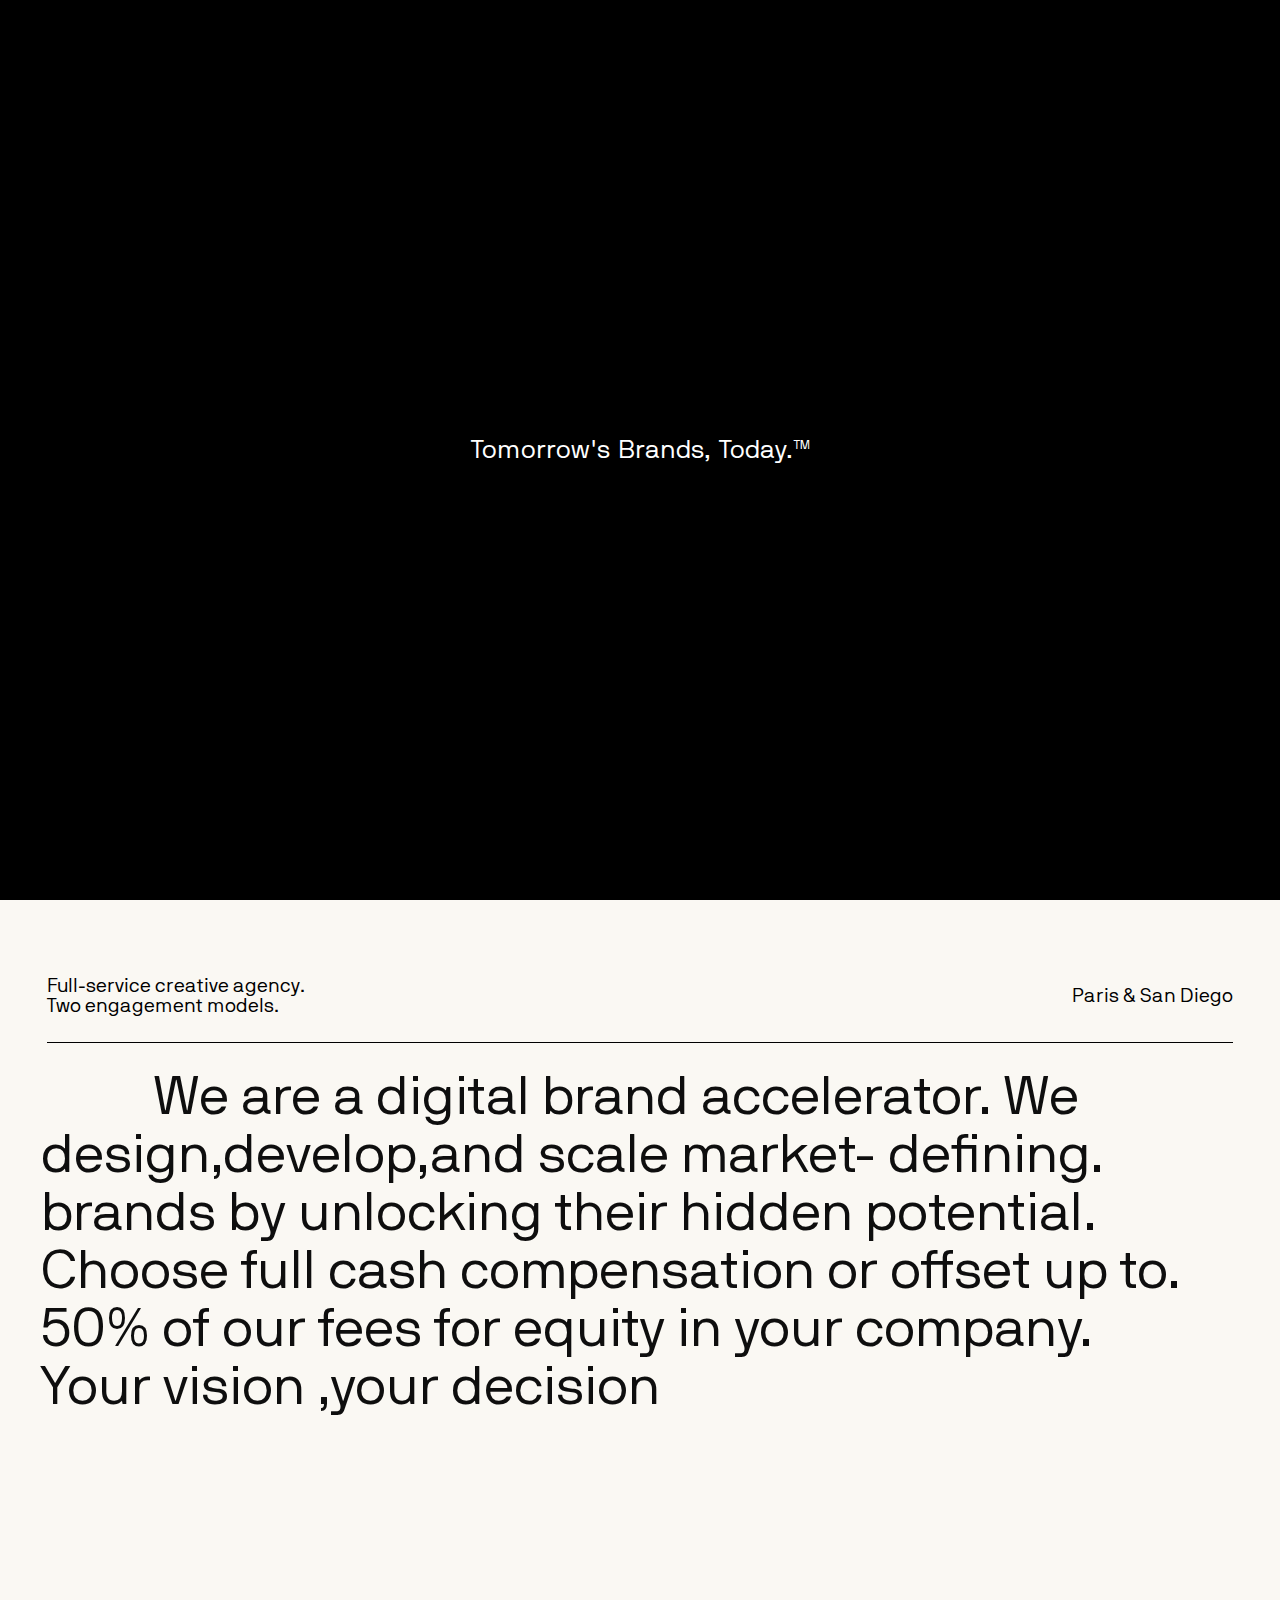
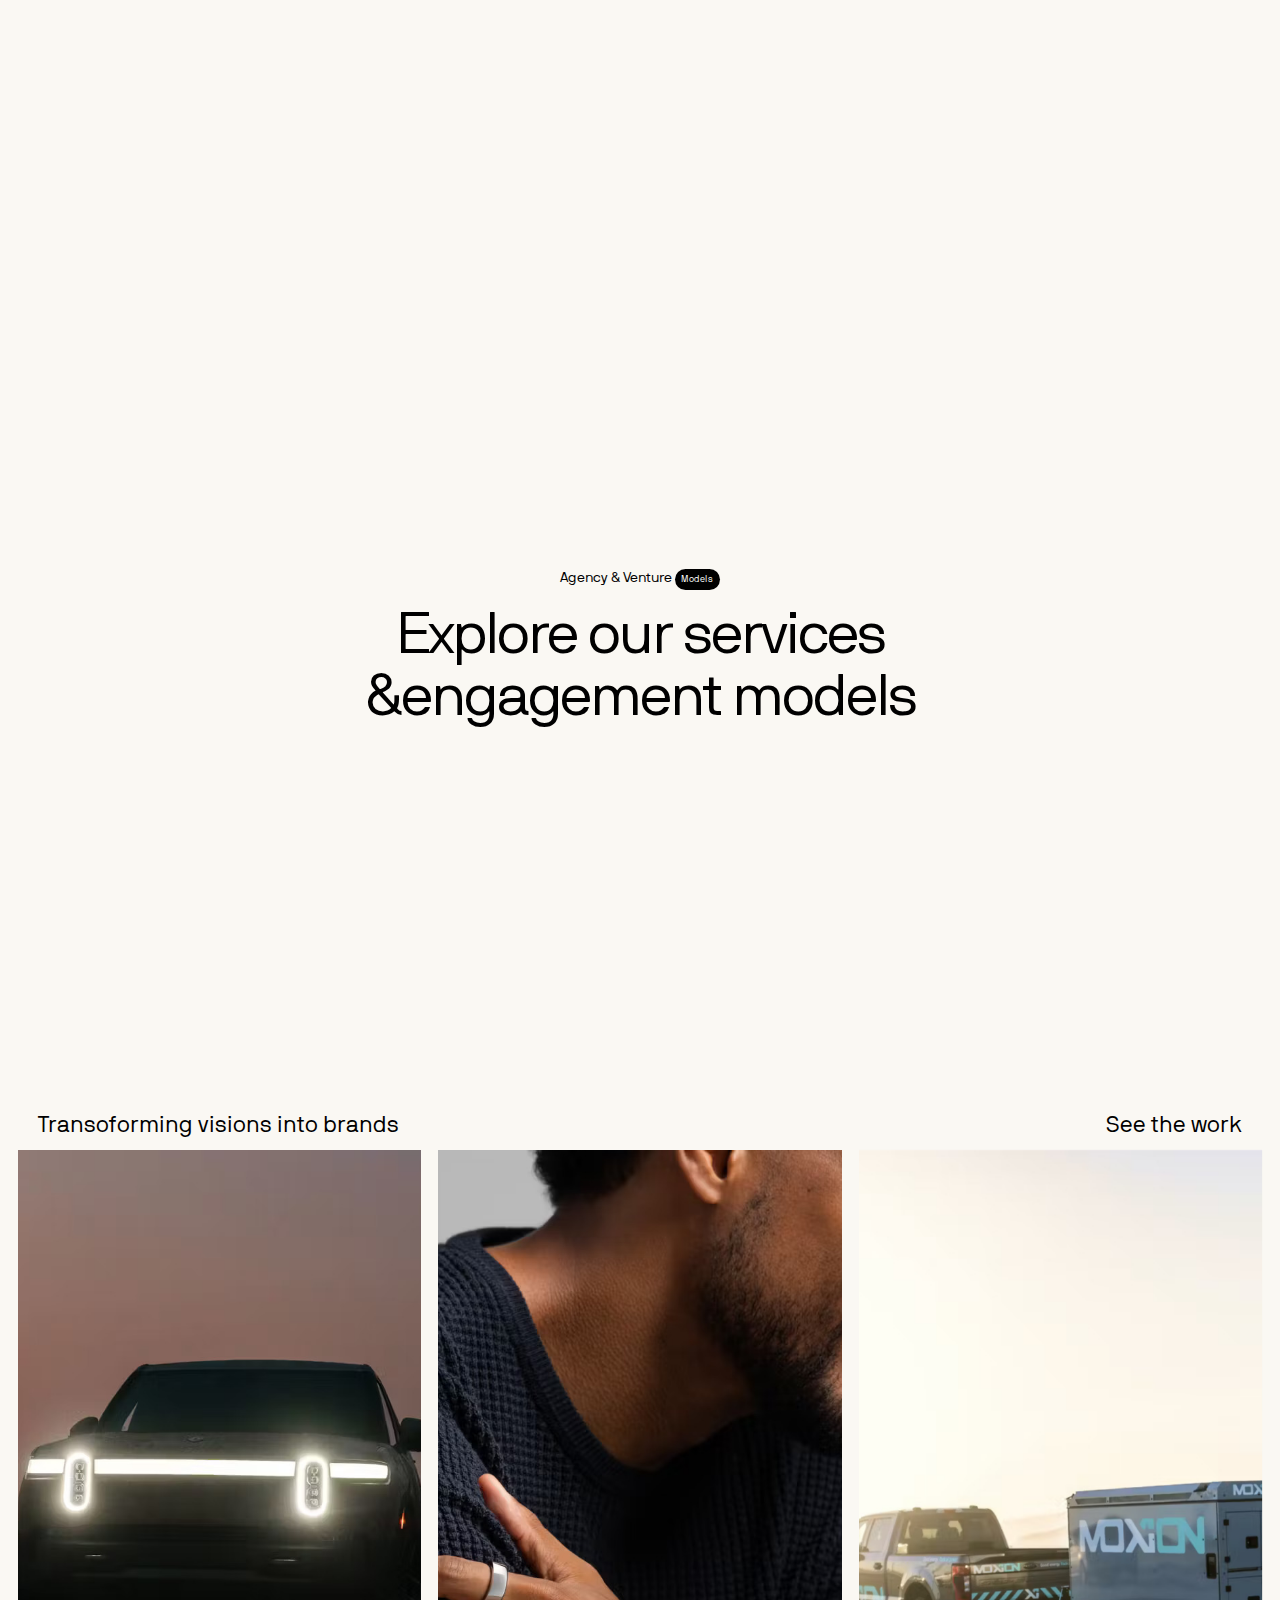
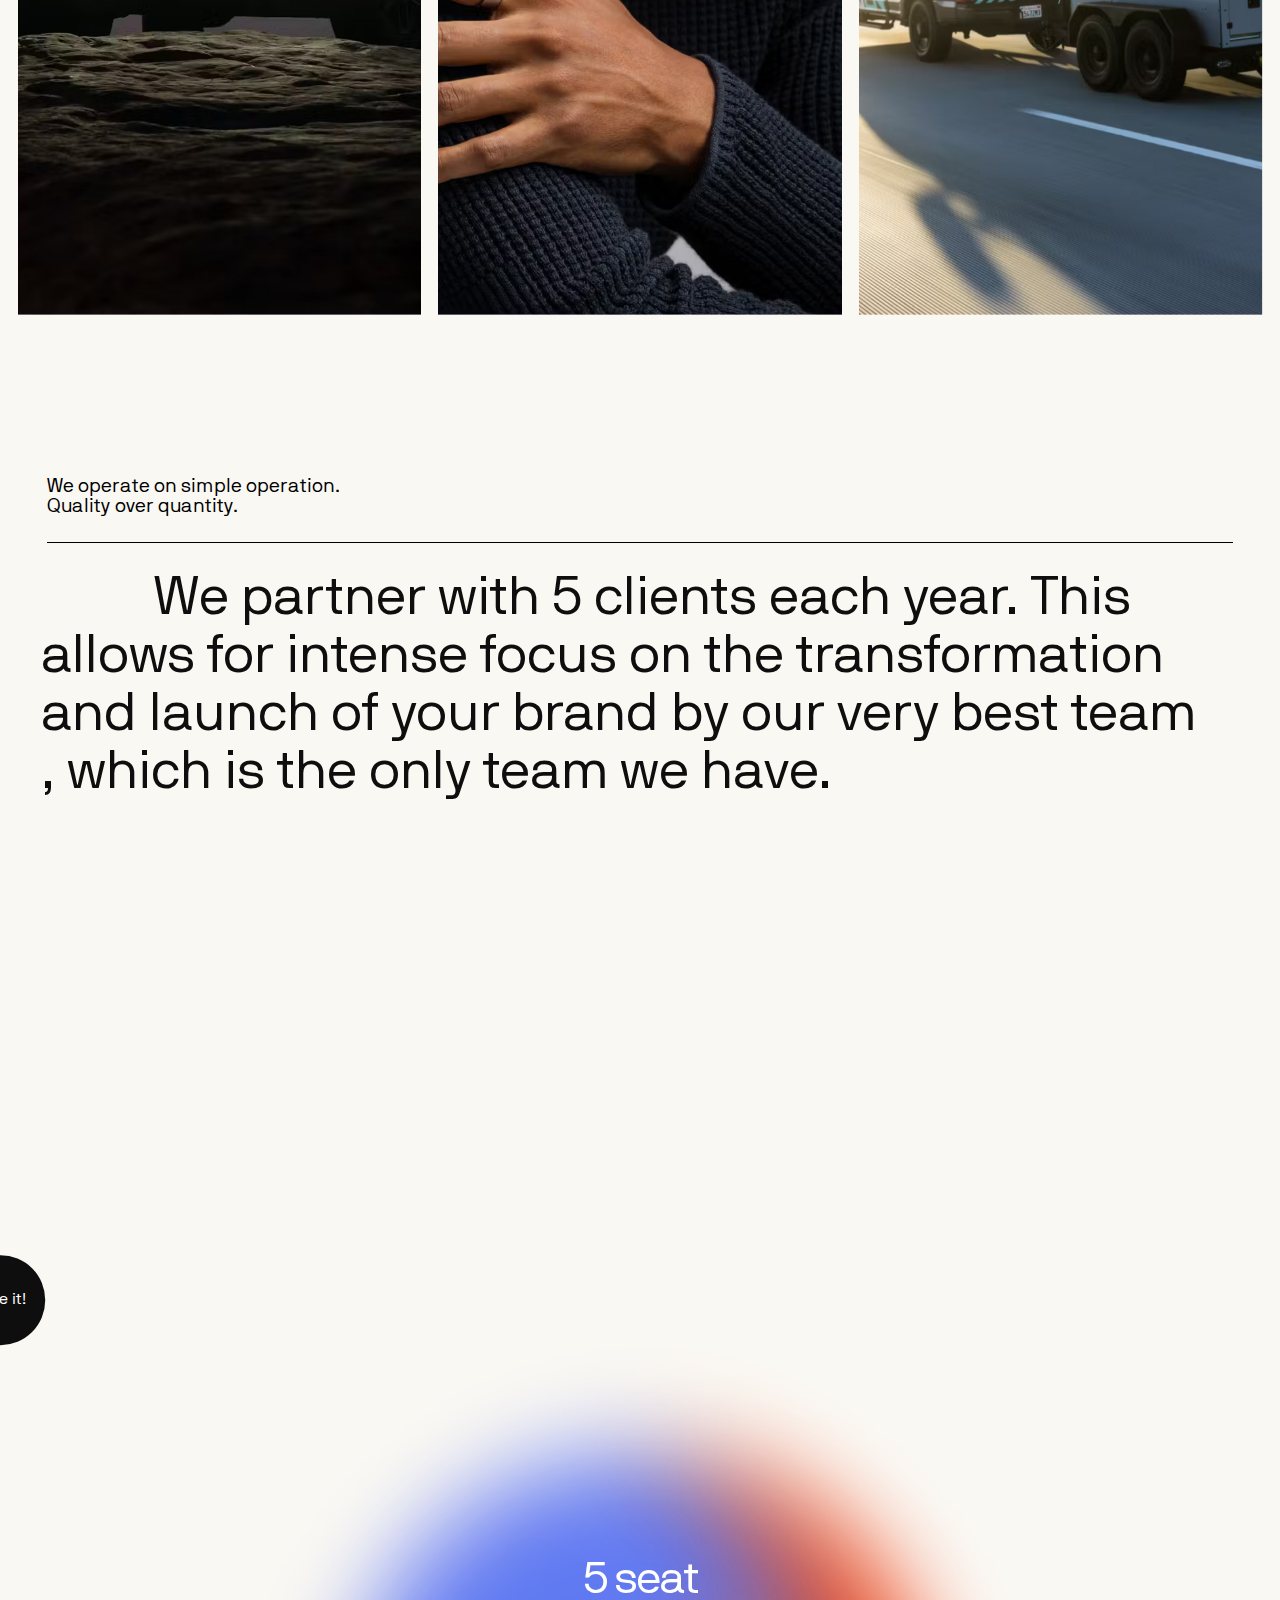
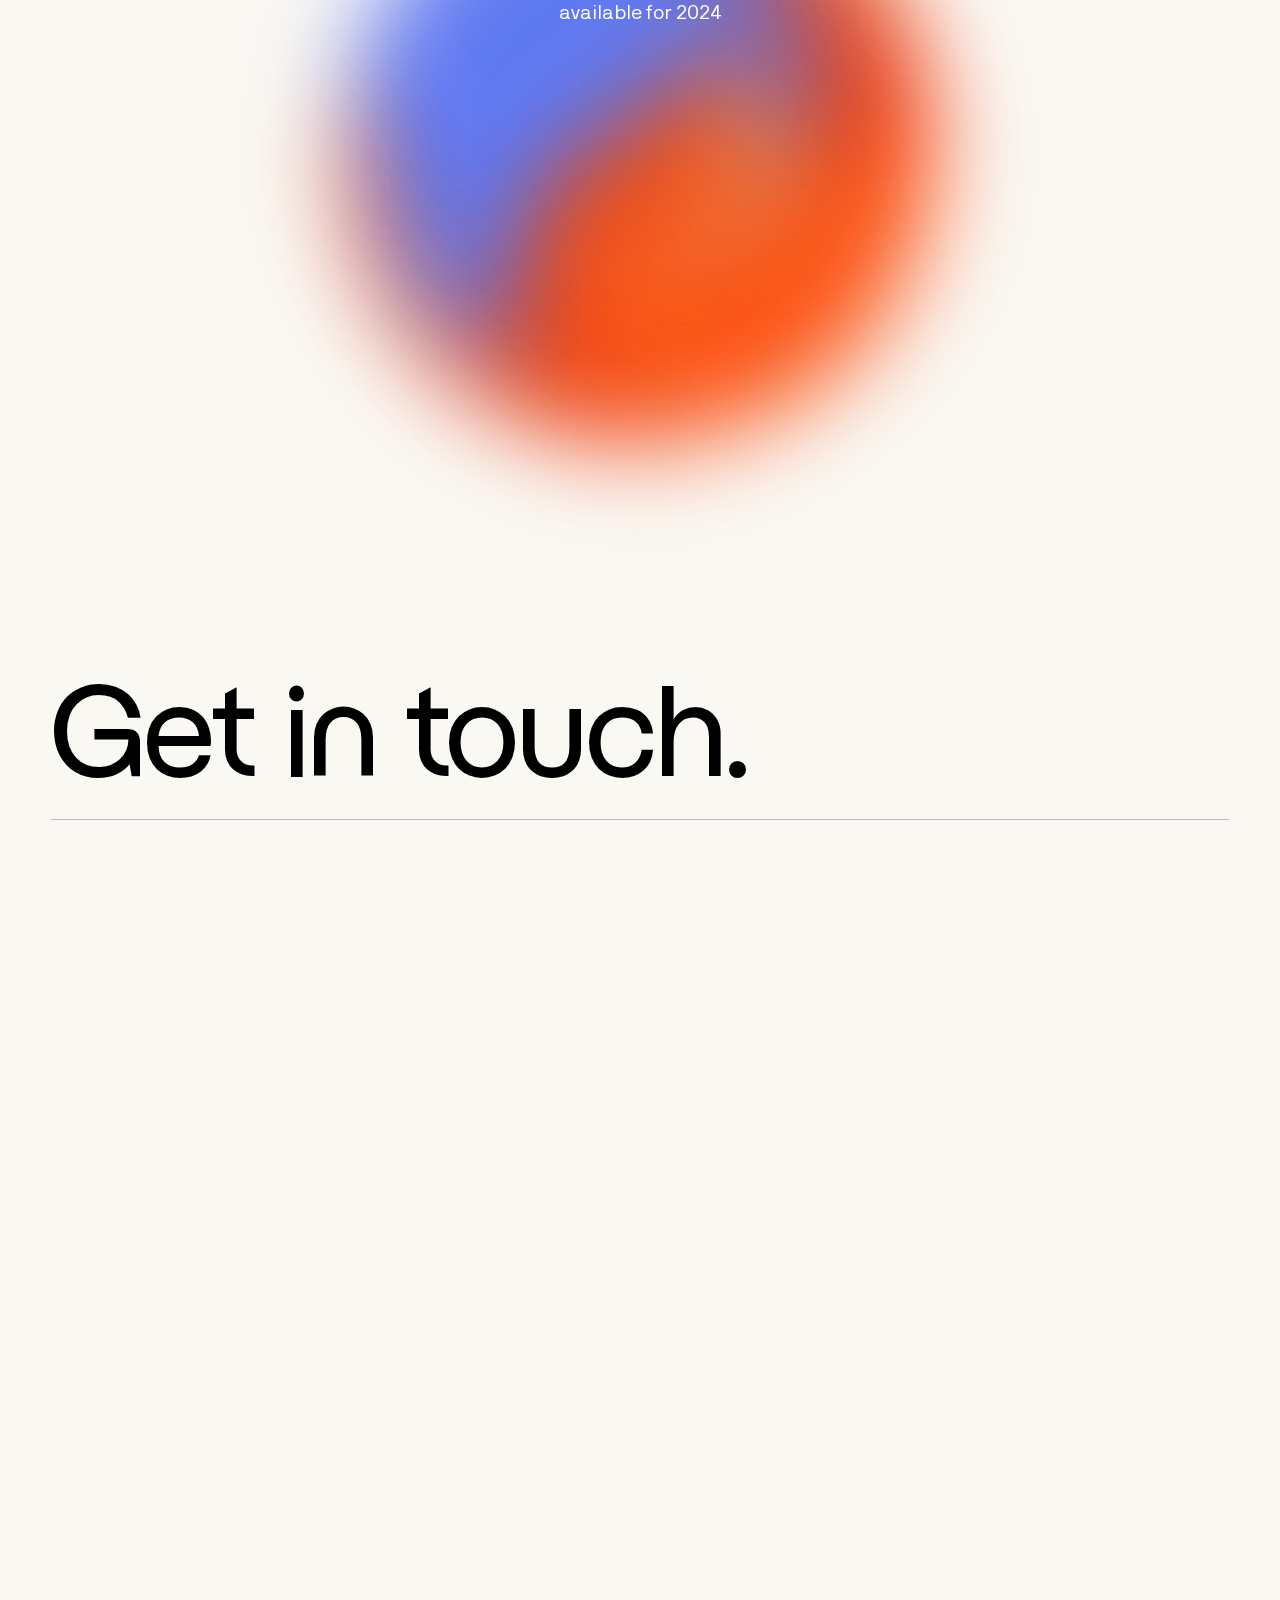
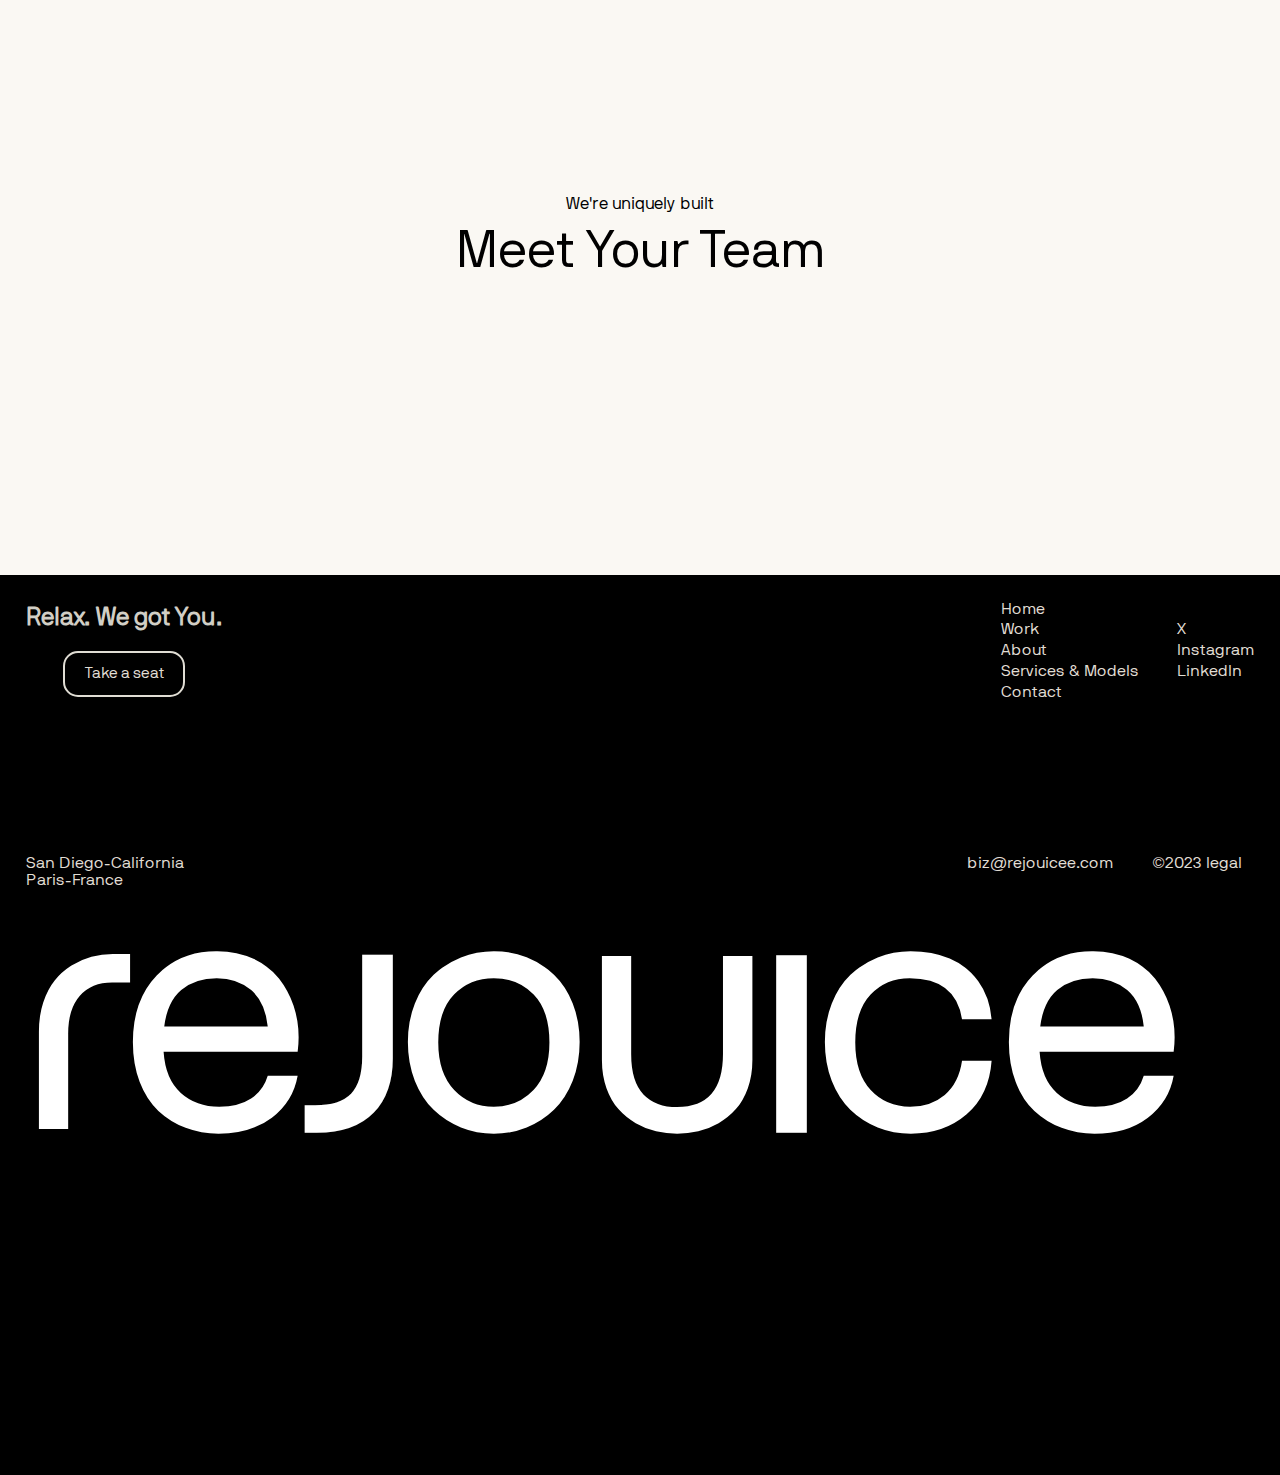
==== index.html @ 746252f0 "first commit" ====
<!DOCTYPE html>
<html lang="en">
<head>
    <meta charset="UTF-8">
    <meta name="viewport" content="width=device-width, initial-scale=1.0">
    <title>Home |REJOUICE®</title>
    <link rel="stylesheet" href="https://cdn.jsdelivr.net/npm/locomotive-scroll@3.5.4/dist/locomotive-scroll.css">
    <link
  rel="stylesheet"
  href="https://cdn.jsdelivr.net/npm/swiper@11/swiper-bundle.min.css"
/>
<link href='https://unpkg.com/css.gg@2.0.0/icons/css/arrow-right.css' rel='stylesheet'>
<link href="https://cdn.jsdelivr.net/npm/remixicon@3.5.0/fonts/remixicon.css" rel="stylesheet">
    <link rel="stylesheet" href="style.css">
</head>
<body>
    <div class="loader">
        <h2>Tomorrow's</h2>
        <h2>Brands,</h2>
        <h2>Today.™</h2>
    </div>
    <div class="main">
        <div class="page1">
            <div class="cursor">
                <h3>Play Reel</h3>
            </div>
            <video autoplay muted loop   src="RJ-2.0-Video background .mp4"></video>
            <div class="page1-content">
                
                <nav><h3>The Venture Agency.</h3>
                    <h3>Menu</h3></nav>
                    <h1>
                        <span>r</span><span>e</span><span>J</span><span>o</span><span>u</span><span>I</span><span>c</span><span>e</span>
                        
                    </h1>
            </div>
        </div> 
        <div class="page2">
            <div class="top">
                <h2>Full-service creative agency.<br>
                    Two engagement models. 
            </h2>
            <h2>Paris & San Diego
                </h2>
            </div>
            <div class="elem">
                  <h1>We are a digital brand accelerator. We 
                    <h1>   design,develop,and scale market- defining.</h1>
                    <h1>  brands by unlocking their hidden potential. </h1>
                    <h1>  Choose full cash compensation or offset up to.</h1>
                    <h1>  50% of our fees for equity in your  company.</h1>
                    <h1>  Your vision ,your decision</h1>
            </div>
        </div>
        <div class="page3">
            <div class="page-top">
                <h4>Agency & Venture <span>Models</span></h4>
                <h1>Explore our services</h1>
                <h1>&engagement models</h1>
            </div>
            
        </div>
        <div class="page4">
            <div class="bot-h2">
                <h2>Transoforming visions into brands</h2>
                <h2>See the work</h2>
            </div>
            <div class="bot-video">  
              <div class="box">
                <img src="img1.jpg" alt="">
                <video autoplay loop muted src="https://prismic-io.s3.amazonaws.com/rejouice/87835eca-32b7-4eeb-91fc-4ba0dad1fdec_Website-homepage-Work-01_1.mp4"></video>
              </div>
              <div class="box">
                <img src="img2 (1).jpg" alt="">
                <video autoplay loop muted src="https://prismic-io.s3.amazonaws.com/rejouice/3492b027-4212-4103-b2e2-aa702345d784_Website-homepage-Work-02_1.mp4"></video>
              </div>
              <div class="box">
                <img src="img3.jpg" alt="">
                <video autoplay loop muted src="Website-homepage-Work-03_1.mp4"></video>
              </div>
            </div>
        </div>
        <div class="page5">
            <div class="top2">
                <h2>We operate on simple operation.<br>
                    Quality over quantity. 
            </h2>
           
            </div>
            <div class="elem2">
                  <h1>We partner with 5 clients each year. This  </h1>
                    <h1>   allows for intense focus on the transformation </h1>
                    <h1>  and launch of your brand by our very best team</h1>
                    <h1>   , which is the only team we have.</h1>
                   
            </div>
        </div>
        <div class="page6">
            <div class="extra">
                <h1>5 seat</h1>
                <h2>available for 2024</h2>
            </div>
            <div class="cursor2">Take it!</div>
            <video autoplay loop muted  src="orageblue.webm"></video>
           
    
        </div>
        <div class="page7">
            <h1>Get in touch.</h1>
            <div class="swiperDiv">
                <div class="swiper mySwiper">
                    <div class="swiper-wrapper">
                      <div class="swiper-slide"><img src="https://images.prismic.io/rejouice/d3289122-3f25-43f3-b140-11a342a484d7_Mask+group+%2838%29.jpg?auto=compress%2Cformat&fm=webp&width=2048" alt=""></div>
                      <div class="swiper-slide"><img src="https://images.prismic.io/rejouice/8059f4af-8ba3-4e5f-a14b-ba5ed760963f_Mask+group+%2839%29.jpg?auto=compress%2Cformat&fm=webp&width=2048" alt=""></div>
                      <div class="swiper-slide"><img src="https://images.prismic.io/rejouice/57ac2830-96e7-4174-a104-b384126bf98c_fec955552eb681ff6c273774515e6c2e.jpg?auto=compress%2Cformat&fm=webp&width=2048" alt=""></div>
                      <div class="swiper-slide"><img src="https://images.prismic.io/rejouice/a19d8427-5008-4dce-afa4-5d66118a0463_d7a851a9d8e2eb36cf93ffe4a6fa3701.jpeg?auto=compress%2Cformat&fm=webp&width=2048" alt=""></div>
                      <div class="swiper-slide"><img src="https://images.prismic.io/rejouice/36450525-8a76-4a44-b6d4-59c00ad0b50d_RJ-Home-OuraRing-x2.png?auto=compress%2Cformat&fm=webp&width=2048" alt=""></div>
                     
                    </div>
                  
                  </div>
        
            </div>
        </div>
        <div class="page8">
            <h4>We're uniquely built<i class="ri-corner-right-down-fill"></i></h4>
            <h1>Meet Your Team</h1>
        </div>
        <div class="page9">
            <div class="topfot">
                <div class="lleft">
                    <h2>Relax. We got You.</h2>
                <button>Take a seat</button>
                </div>
                <div class="rright">
                    <div class="rrl">
                        <h4>Home</h4>
                        <h4>Work</h4>
                        <h4>About</h4>
                        <h4>Services & Models</h4>
                        <h4>Contact</h4>
                    </div>
                    <div class="rrr">
                        <h4>X<i class="ri-arrow-right-up-fill"></i></h4>
                    <h4>Instagram<i class="ri-arrow-right-up-fill"></i></h4>
                        <h4>LinkedIn<i class="ri-arrow-right-up-fill"></i></h4>
                    </div>
                </div>
            </div>
            <div class="midfot">
                <div class="leftt">
                    <h2>San Diego-California</h2>
                    <h2>Paris-France</h2>
                </div>
                <div class="rightt">
                    <h2>biz@rejouicee.com</h2>
                    <h2>©2023 legal</h2>
                </div>
                
            </div>
            <div class="botfot">
                <h1>
                    <span>r</span><span>e</span><span>J</span><span>o</span><span>u</span><span>I</span><span>c</span><span>e</span>
                    
                </h1>
            </div>
        </div>
  
      
    </div>
    <script src="https://cdn.jsdelivr.net/npm/locomotive-scroll@3.5.4/dist/locomotive-scroll.js"></script>
    <script src="https://cdnjs.cloudflare.com/ajax/libs/gsap/3.12.3/gsap.min.js" integrity="sha512-7Au1ULjlT8PP1Ygs6mDZh9NuQD0A5prSrAUiPHMXpU6g3UMd8qesVnhug5X4RoDr35x5upNpx0A6Sisz1LSTXA==" crossorigin="anonymous" referrerpolicy="no-referrer"></script>
    <script src="https://cdnjs.cloudflare.com/ajax/libs/gsap/3.12.3/ScrollTrigger.min.js" integrity="sha512-LQQDtPAueBcmGXKdOBcMkrhrtqM7xR2bVrnMtYZ8ImAZhFlIb5xrMqQ6uZviyeSB+4mYj89ta8niiCIQM1Gj0w==" crossorigin="anonymous" referrerpolicy="no-referrer"></script>
    <script src="https://cdn.jsdelivr.net/npm/swiper@11/swiper-bundle.min.js"></script>

    <script src="script.js"></script>
</body>
</html>
---- style.css ----
@font-face {
    font-family: nb;
    src: url(NBInternationalProBoo.ttf);
}
@font-face {
    font-family: nb2;
    src: url(Rejouice-Headline.ttf);
}


*{
    margin: 0;
    padding: 0;
    box-sizing: border-box;
    font-family: nb;
}
body,html{
    height: 100%;
    width: 100%;
}
.main{
    width:100%;
}
.page1{
    height: 100vh;
    width: 100%;
    background-color: #dadada;
    position: relative;
}
.page1 video{
    height:100%;
    width: 100%;
    object-fit: cover;
    position: absolute;
}
.page1-content{
    height: 100%;
    width: 100%;
    
    position: relative;
    z-index: 10;
    color: #fff;
    display: flex;
    align-items: center;
    flex-direction: column;
    justify-content: space-between;
    
    
   
}
.cursor{
    height: 7.3vw;
    width: 7.3vw;
    background-color: #FF5F38;
    border-radius: 50%;
    position: fixed;
    z-index: 9;
    display: flex;
    align-items: center;
    justify-content: center;
    transform: translate(-50%,-50%);

}
.cursor h3{
    font-size:1vw ;
    font-weight: 500;
}
nav{
    width: 100%;
    /* background-color: red; */
    display: flex;
    align-items: center;
    justify-content: space-between;
    padding: 3vw 3vw;
}
nav h3{
    font-size: 1.5vw;
    font-weight: 100;
}
.page1-content  h1{
    font-size: 26vw;
    font-family: nb2;
    font-weight:500;
    letter-spacing: 1px;
    line-height:300px;
    display: inline-block;
  
}
.page1-content h1 span{
    font-family: nb2;
  
    
}
.page1-content h1 span:nth-child(3){
    font-size: 19vw;
    font-weight: 600;
}
.page1-content h1 span:nth-child(6){
    font-size: 19vw;
    font-weight: 600;
}
.page2{
    height: 100vh;
    width: 100%;
    background-color: #FAF8F3;
   
}
.page2 .top{
    display: flex;
    align-items: center;
    justify-content: space-between;
    border-bottom: 1px solid black;
    padding: 2vw 0vw;
    padding-top: 6vw;
   
    margin: 0vw 3.7vw;
    /* margin-top: 6vw; */
} 
.page2 .top h2{
    font-family: nb;
    font-weight: 100;
    font-size: 1.5vw;
}
.elem{
    overflow: hidden;
    margin: 2vw 0vw;
    
}
.elem h1{
    font-size: 4.2vw;
    font-family: nb;
    font-weight: 200;
   
    color: #0E0E0E;
  
   
}
.elem  :nth-child(1){
    padding-left : 12vw;
}
.elem  :nth-child(2){
    padding: 0 3.2vw;
}
.elem  :nth-child(3){
    padding: 0 3.2vw;
}
.elem  :nth-child(4){
    padding: 0 3.2vw;
}
.elem  :nth-child(5){
    padding: 0 3.2vw;
}
.elem  :nth-child(6){
    padding: 0 3.2vw;
}

.page3{
    min-height: 100vh;
    width: 100%;
    background-color: #FAF8F3;
}
.page3 .page-top {
    height: 100vh;
    font-family: nb;
    display: flex;
    align-items: center;
    flex-direction: column;
    justify-content: center;
    

}
.page3 .page-top h4{
    font-size: 1.1vw;
    font-weight: 500;
    padding-bottom: 1.5vw;
}
.page3 .page-top h4 span{
    font-size: 0.7vw;
    color: #fff;
    background-color: #000;
    padding: 0.5vw;
    border-radius: 20px;
}
.page3 h1{
    width: max-content;
    
    position: relative;
    cursor: pointer;
}
.page3 .page-top h1{
    font-size: 4.5vw;
    font-weight: 300;
    letter-spacing: -2px;
    width: max-content;
    
    position: relative;
    cursor: pointer;

   
}
.page3 .page-top h1::before{
    content: "";
    position: absolute;
    bottom: -5px;
    height: 2px;
    width: 0;
    /* left: 0; */
    background-color: rgb(17, 17, 18);
    transition: width 0.3s ease;
   
    /* transform: scaleX(0) */
}
.page3 .page-top h1:hover::before
{
    /* //transform: scaleX(1) */
    width: 100%;

} 
.page4 {
    height: 100vh;
    width: 100%;
    background-color: #FAF8F3;
}

.page4 .bot-h2{
    display: flex;
    align-items: center;
    justify-content: space-between;
    padding: 1vw 3vw;
}
.page4 .bot-h2 h2{
    font-size: 1.75vw;
    font-weight: 200;
}
.page4 .bot-video{
    height: 85%;
    width: 100%;
  
    display: flex;
    align-items: center;
    justify-content:space-evenly;
  
}
.page4 .bot-video .box{
    height: 100%;
    width: 31.5%;
   
    position: relative;
    padding: 0 0.vw;
   
  
}

.page4 .bot-video .box video{
    object-fit: cover;
    height: 100%;
    width: 100%;
    object-position: center;
   
   
}
.page4 .bot-video .box img{
    height: 100%;
    width: 100%;
    object-fit: cover;
    object-position: center;
    position: absolute;
    transition: all ease 1s ;
   
}
.page4 .bot-video .box:hover img{
    opacity: 0;
}
.page5{
    height: 100vh;
    width: 100%;
    background-color: #FAF8F3;
   
}
.page5 .top2{
   
    border-bottom: 1px solid black;
    padding: 2vw 0vw;
    padding-top: 6vw;
   
    margin: 0vw 3.7vw;
    /* margin-top: 6vw; */
} 
.page5 .top2 h2{
    font-family: nb;
    font-weight: 100;
    font-size: 1.5vw;
}
.elem2{
    overflow: hidden;
    margin: 2vw 0vw;
    
}
.elem2 h1{
    font-size: 4.2vw;
    font-family: nb;
    font-weight: 200;
   
    color: #0E0E0E;
  
   
}
.elem2  :nth-child(1){
    padding-left : 12vw;
}
.elem2  :nth-child(2){
    padding: 0 3.2vw;
}
.elem2  :nth-child(3){
    padding: 0 3.2vw;
}
.elem2  :nth-child(4){
    padding: 0 3.2vw;
}
.page6{
 height:  100vh;
 width: 100%;
  position: relative;
  background-color: #FAF8F3;

  
   
}
.page6 .extra{
   position: absolute;
     left: 50%;
    top: 50%;
    height: 100%;
    width: 100%;
    transform: translate(-50%,-50%);
    text-align: center;
    margin-top: 20vw;
    color: #fff;
}
.page6 .extra h1{
    font-weight: 300;
    font-size: 3.5vw;
    letter-spacing: -2px;
}
.page6 .extra h2{
    font-size: 1.5vw;
    font-weight: 200;
}
.page6 video{
    height: 100%;
    width: 100%;
    object-position: center;
}
.page6 .cursor2{
    height: 7vw;
    width: 7vw;
    border-radius: 50%;
    background-color:#0E0E0E;
    position:fixed;
    z-index: 9;
    color: #fff;
    display: flex;
    align-items: center;
    justify-content: center;
    transform: translate(-50%,-50%);
}
.page7{
    height: 100vh;
    width: 100%;
    background-color: #FAF8F3;
}
.page7 h1{
    padding-top: 5vw ;
    font-size: 10vw;
    font-family: nb2;
    /* padding-left: 2.7vw; */
    font-weight: 300;
    border-bottom: 0.5px solid #BBBAB6;
    margin: 0 4vw;
}
.page7 .swiperDiv{
    height: 60vh;
    width: 100%;
  position: relative;
  background-color: transparent;
  margin-top: -5%;
}
.swiper {
    width: 100%;
    height: 100%;
  }

  .swiper-slide {
    text-align: center;
    font-size: 18px;
    
    display: flex;
    justify-content: center;
    align-items: flex-end;
    
  }

  .swiper-slide img {
    display: block;
    width: 100%;
  
    object-fit: cover;
    cursor:grabbing;
  }

  /* .swiper {
    margin-left: auto;
    margin-right: auto;
  } */
.loader{
    width: 100%;
    height: 100vh;
    background-color: #000;
    position: fixed;
    z-index: 999;
    display: flex;
    align-items: center;
    justify-content: center;
    color: #fff;
    gap: 8px;
   
}
.loader h2{
    font-size: 2vw;
    font-weight: 300;
}

.page8{
    width: 100%;
    background-color: #FAF8F3;
    display: flex;
    justify-content: center;
    align-items: center;
    flex-direction: column;
    height: 75vh;
    gap:0.8vw;
}
.page8 h4{
    font-size: 1.3vw;
    font-weight: 300;
}
.page8 h1{
    font-size: 4vw;
    font-weight: 300;
}
.page8 h1{
    width: max-content;
    
    position: relative;
    cursor: pointer;
}
.page8 h1::before{
    content: "";
    position: absolute;
    bottom: -5px;
    height: 2px;
    width: 0;
    /* left: 0; */
    background-color: rgb(17, 17, 18);
    transition: width 0.2s ease-out;
   
    /* transform: scaleX(0) */
}
.page8 h1:hover::before
{
    /* //transform: scaleX(1) */
    width: 100%;

} 
.page9{
    height: 100vh;
    width: 100%;
    color: white;
    background-color: #000;

}
.page9 .topfot{
    display: flex;
    align-items: center;
    justify-content: space-between;
    padding: 2vw;
    width: 100%;
  
}
.page9 .topfot .lleft{
    display: flex;
    align-items: center;
    justify-content: flex-start;
    flex-direction: column;
    color: #D1CEC5;
 
    gap: 20px;
}
.topfot .lleft button{
    padding: 1vw 1.5vw;
    border: #E0DDD4 solid 2px;
    font-size: 1.2vw;
    background-color: transparent;
    color: #E0DDD4;
    border-radius: 15px;
    justify-content: flex-start;
    transition: all linear ease-in-out 1s;

}
.lleft:hover button{
    background-color: #E0DDD4;
    color: #0E0E0E;
}
.page9 .topfot .rright{
    display: flex;
    align-items: center;
    gap: 3vw;
}
.rright .rrl{
    height: 100%;
    display: flex;
    flex-direction: column;
    
   gap: 0.3vw;
   
}

 
 .rright .rrl h4 {
     width: max-content;
     color: #E0DDD4;
     font-weight: 300;
     position: relative;
     cursor: pointer;
 }
 
 .rrl h4::before {
     content: "";
     position: absolute;
     bottom: -1px;
    height: 0.5px;
    width: 0;
    /* left: 0; */
    background-color: #fff;
     transition: width 0.3s ease;
 }
 
 .rrl h4:hover::before{
     width: 100%;
 }


.rright .rrr{
    display: flex;
   
    flex-direction: column;
      color: #E0DDD4;
      gap: 0.3vw;
    
}
.rrr h4{
    position: relative;
    cursor: pointer;
    width: max-content;
    font-weight: 300;
}
.rrr h4::before{
    content: "";
    position: absolute;
    bottom: -1px;
    height: 0.5px;
    width: 0;
    /* left: 0; */
    background-color: #fff;
    transition: width 0.3s ease;
   
    /* transform: scaleX(0) */
}
.rrr h4:hover::before
{
    /* //transform: scaleX(1) */
    width: 100%;

}
.midfot{
    width: 100%;
    margin-top: 10vw;
    margin-left:1vw;
    margin-right: 3vw;

    display: flex;
    justify-content: space-between;
    
  
}
.midfot .leftt h2{
    font-size: 1.25vw;
    font-weight: 300;
    color: #E0DDD4;
    padding-left:1vw ;

}
.midfot .rightt{
    display: flex;
    justify-content: space-between;
    gap: 3vw;
    padding-right: 4vw;
}
.midfot .rightt h2{
    font-size: 1.25vw;
    font-weight: 300;
    color: #E0DDD4;
    width: max-content;
    
    position: relative;
    cursor: pointer;
}
.midfot .rightt h2::before{
    content: "";
    position: absolute;
    bottom: 13px;
    height: 0.5px;
    width: 0;
    /* left: 0; */
    background-color: #fff;
    transition: width 0.3s ease;
   
    /* transform: scaleX(0) */
}
.midfot .rightt h2:hover::before
{
    /* //transform: scaleX(1) */
    width: 100%;

} 
.botfot h1 span{
    font-family: nb2;
  
    
}
.botfot  h1{
    font-size: 26vw;
    font-family: nb2;
    font-weight:500;
    letter-spacing: 1px;
    line-height:300px;
    display: inline-block;
    padding-left: 2vw;
  
}
.botfot  h1 span:nth-child(3){
    font-size: 19vw;
    font-weight: 600;
}
.botfot  h1 span:nth-child(6){
    font-size: 19vw;
    font-weight: 600;
}
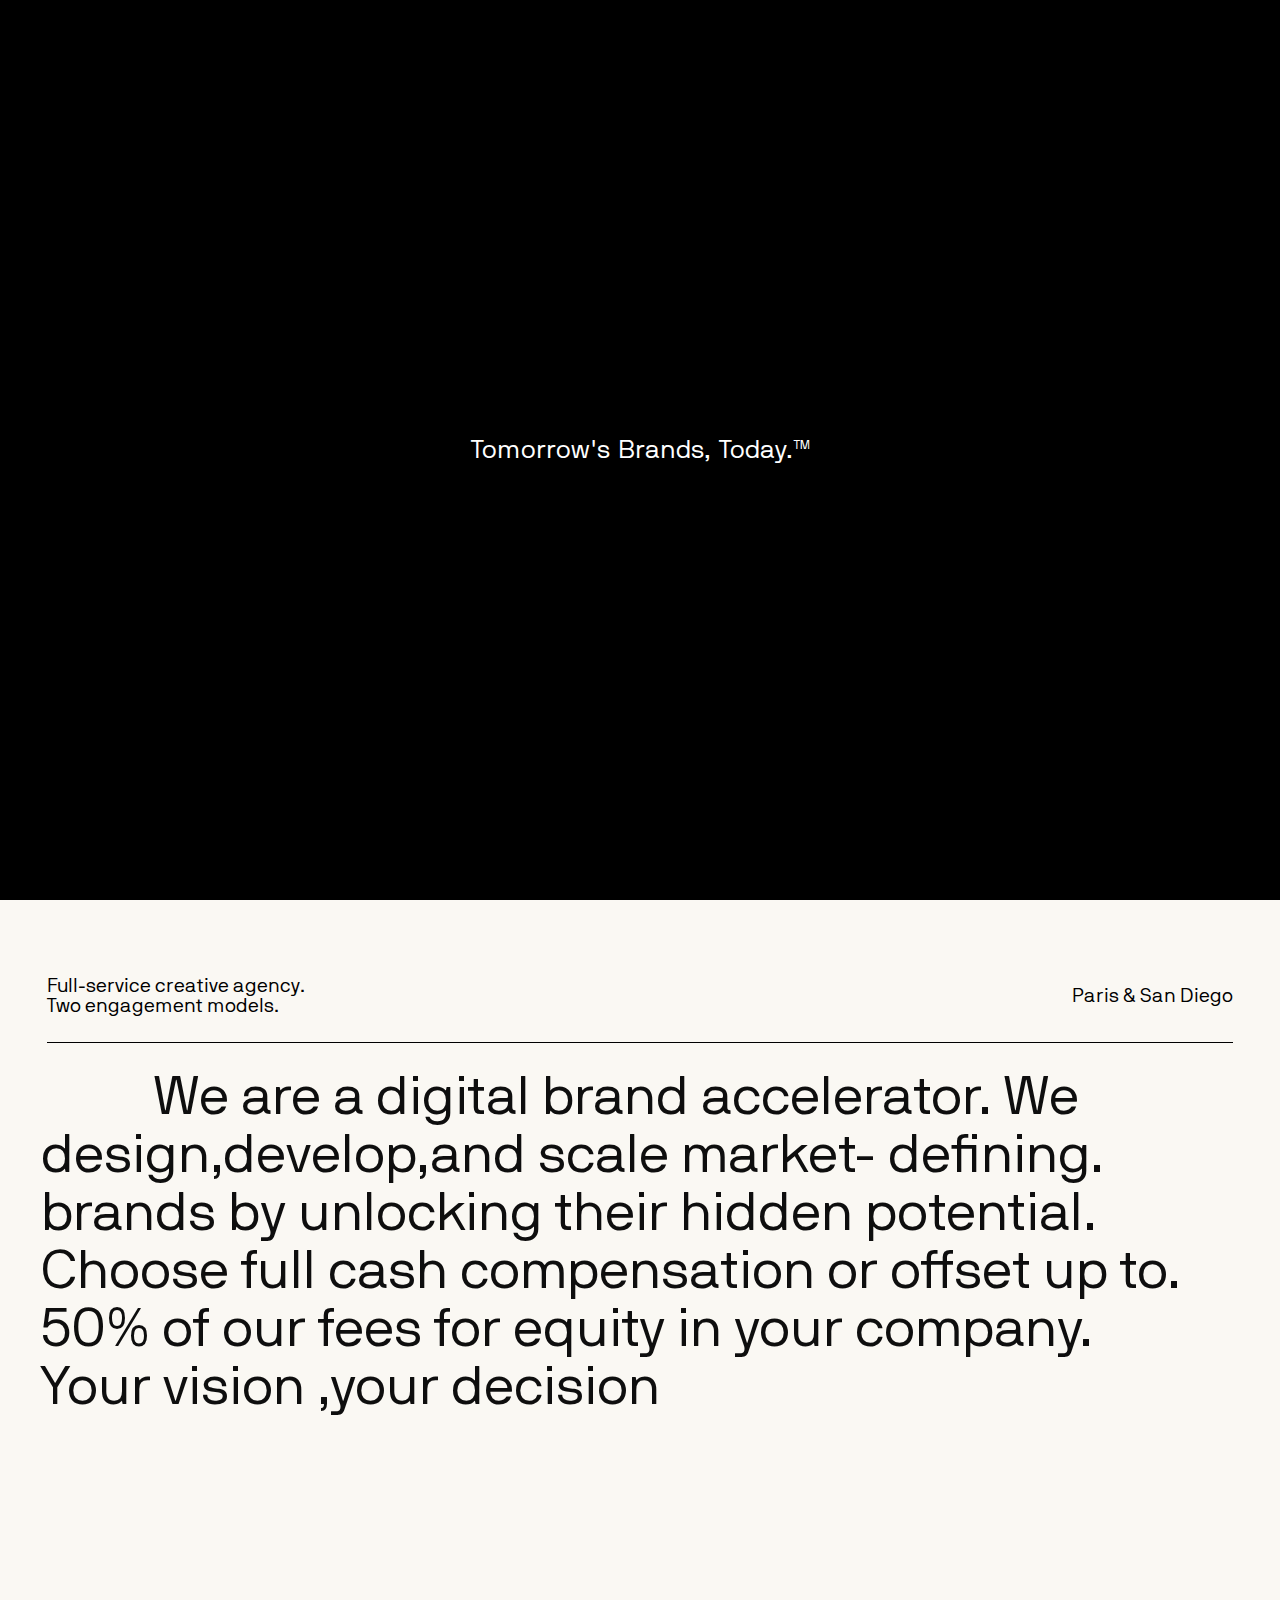
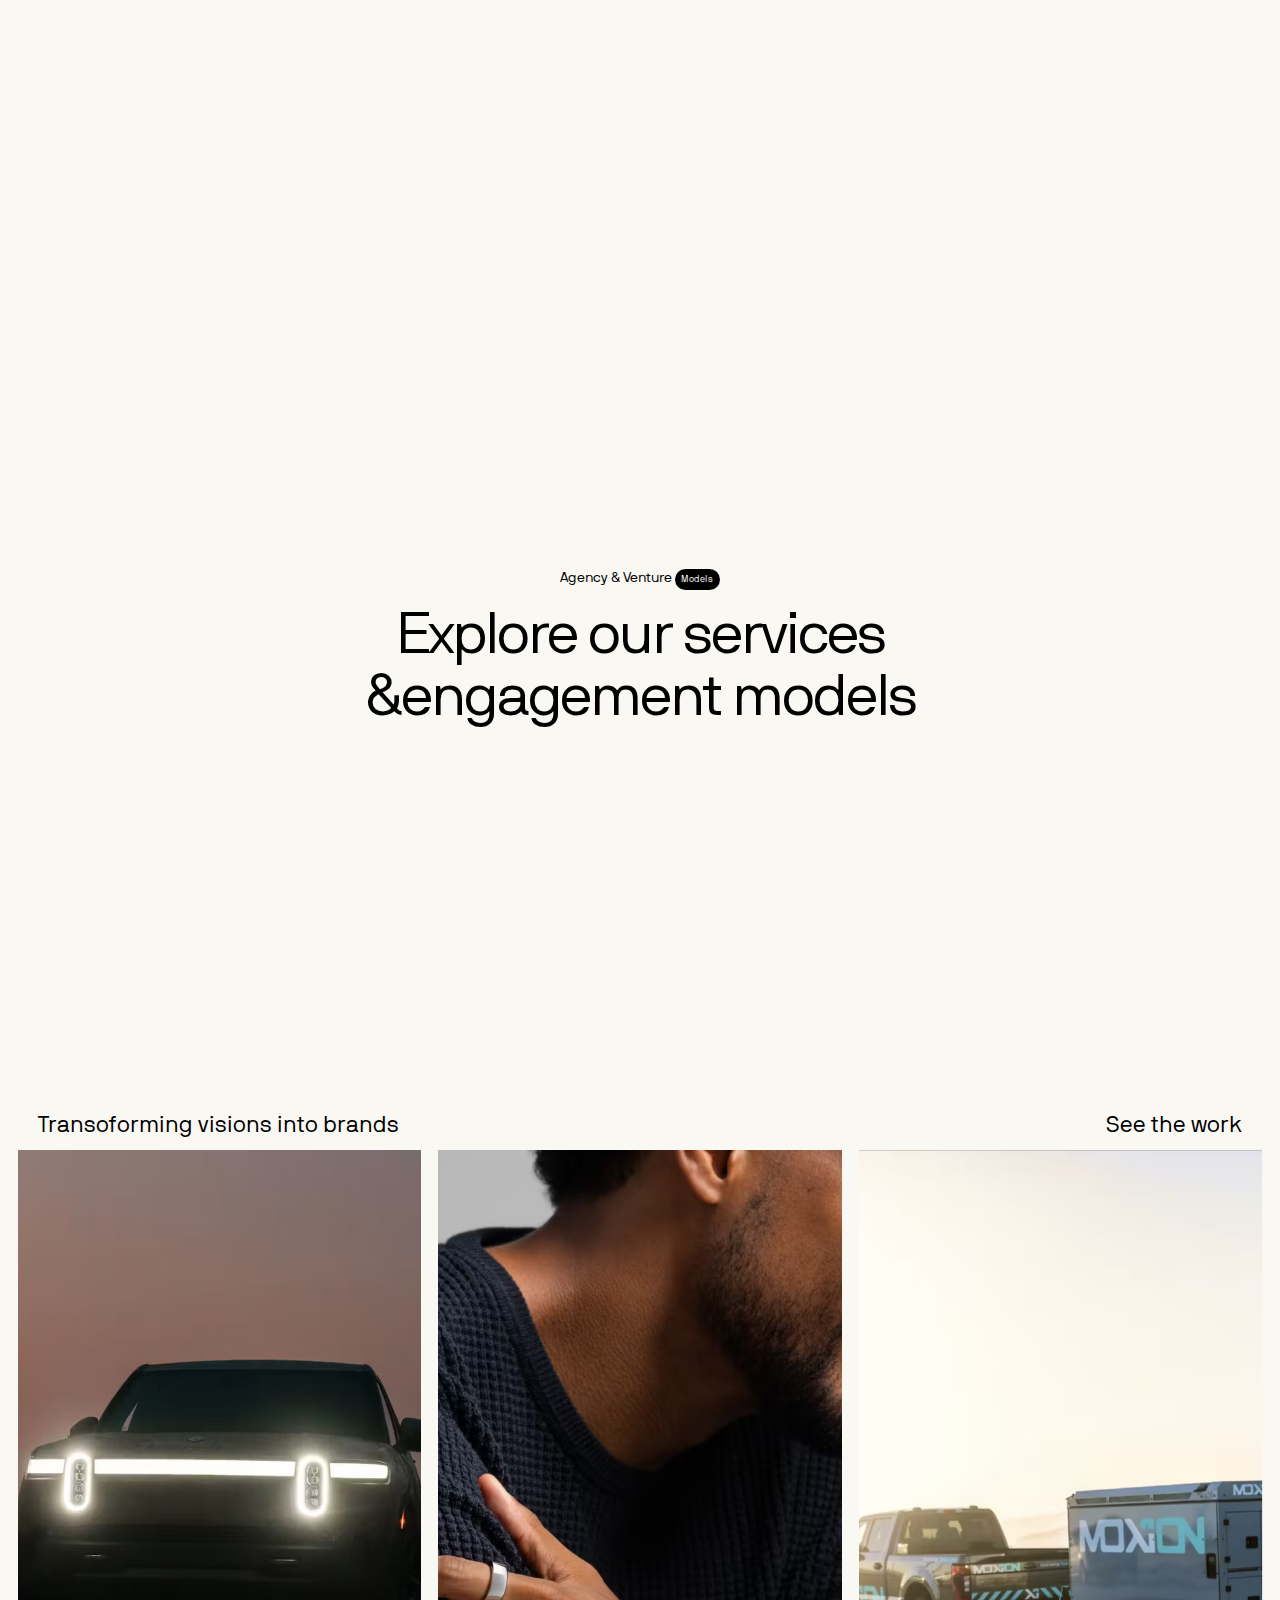
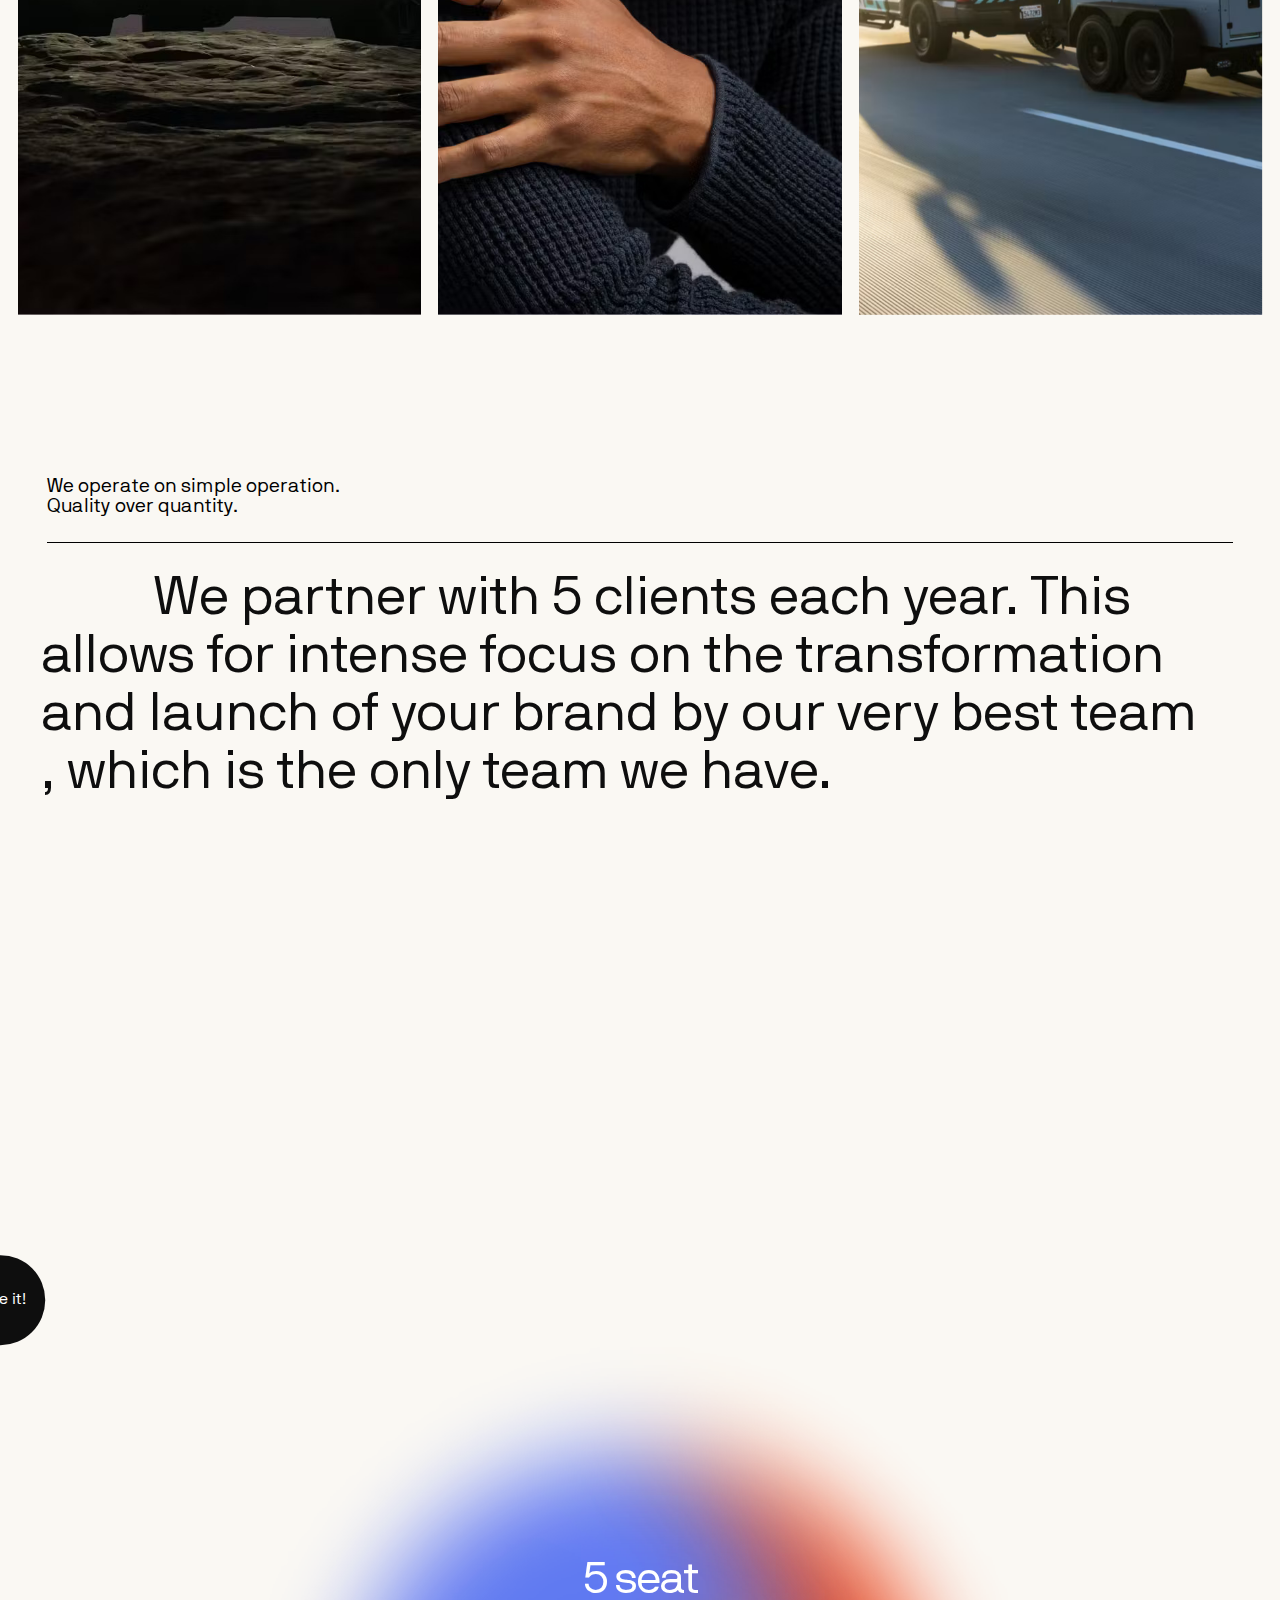
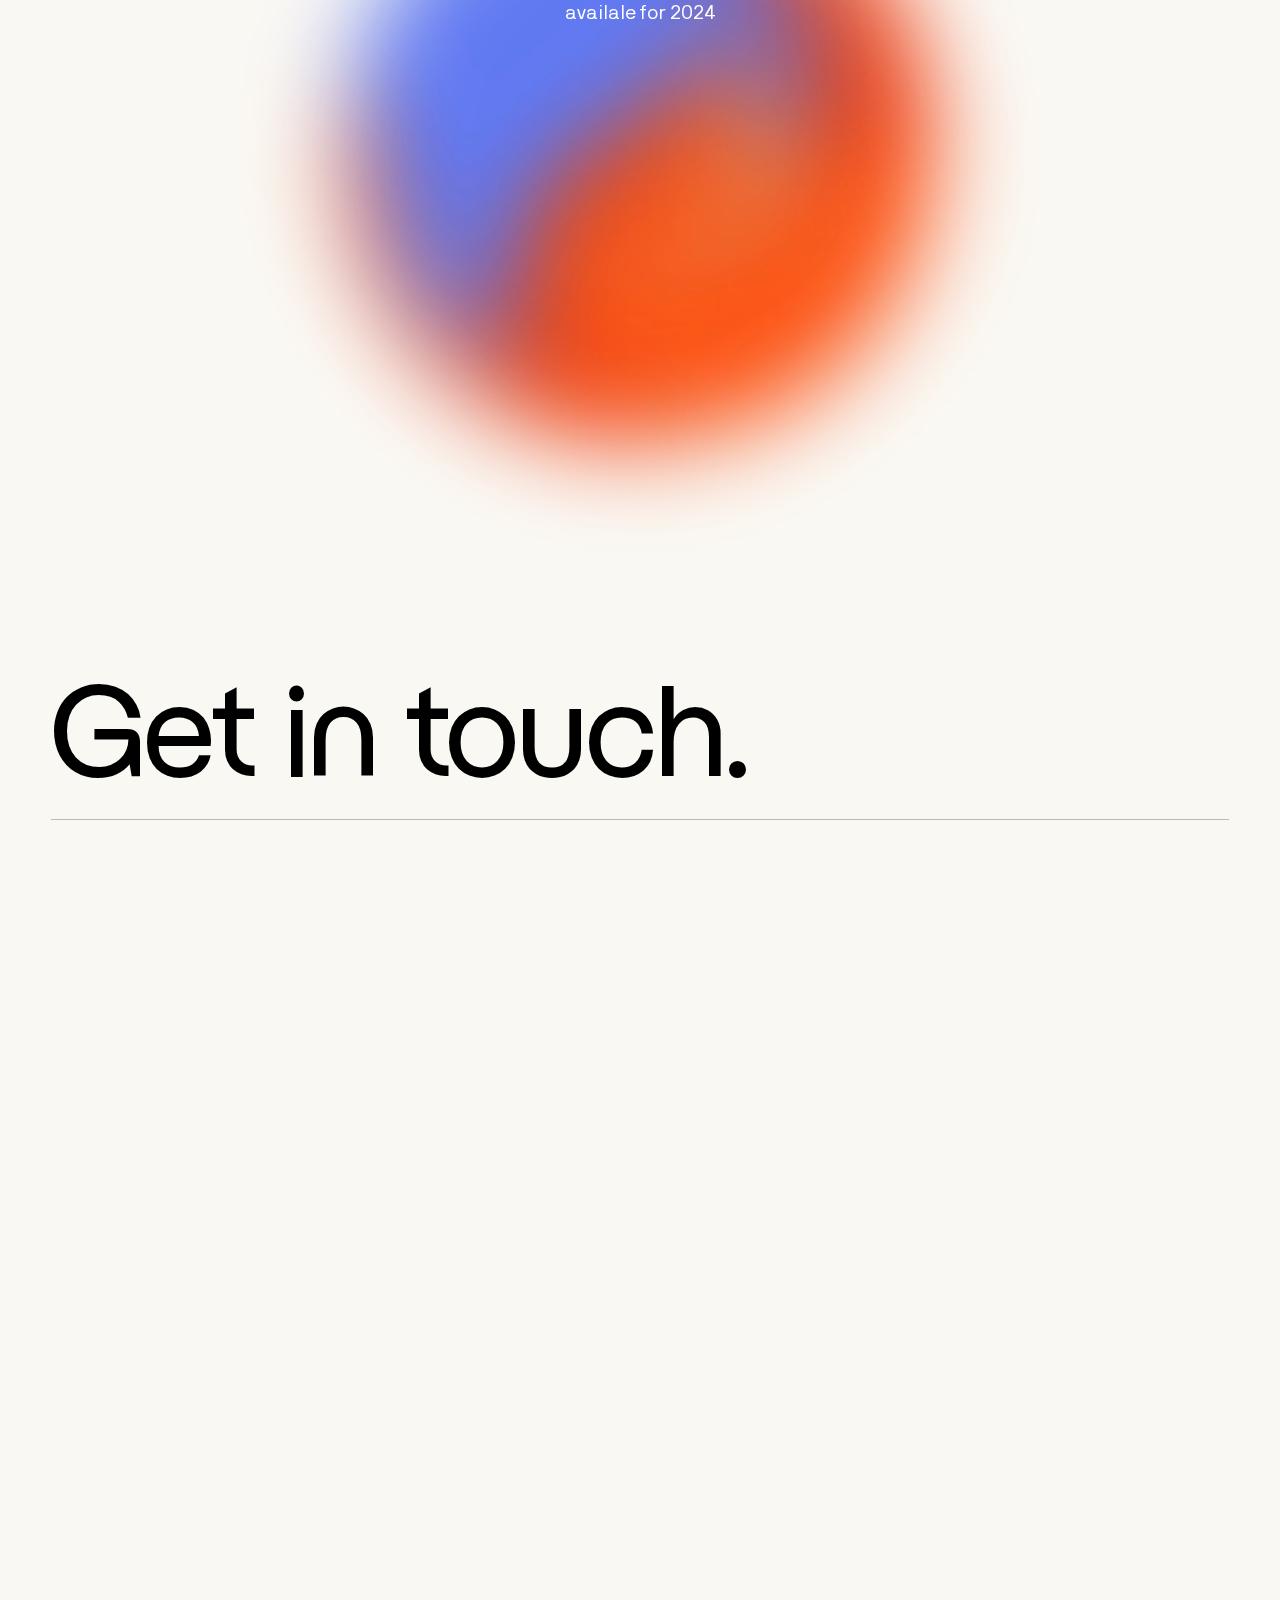
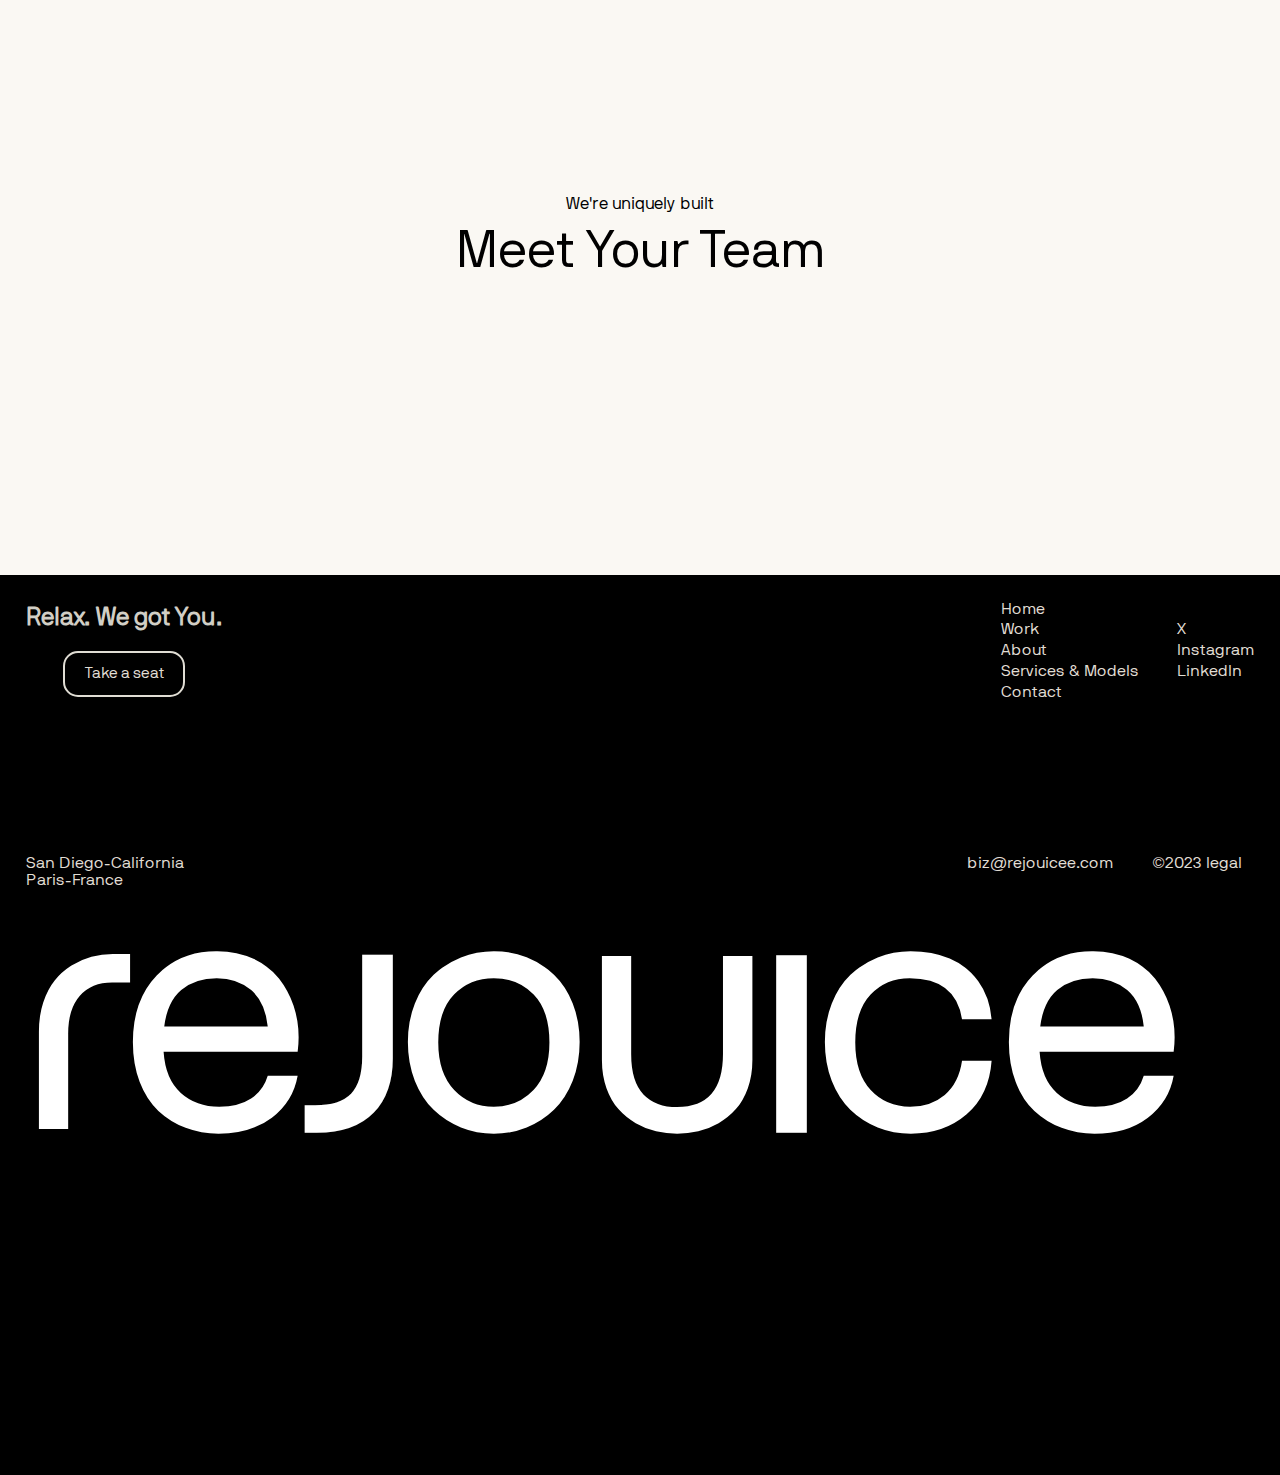
==== commit 7da62ccd: "commit" ====
--- a/index.html
+++ b/index.html
@@ -98,7 +98,7 @@
         <div class="page6">
             <div class="extra">
                 <h1>5 seat</h1>
-                <h2>available for 2024</h2>
+                <h2>availale for 2024</h2>
             </div>
             <div class="cursor2">Take it!</div>
             <video autoplay loop muted  src="orageblue.webm"></video>
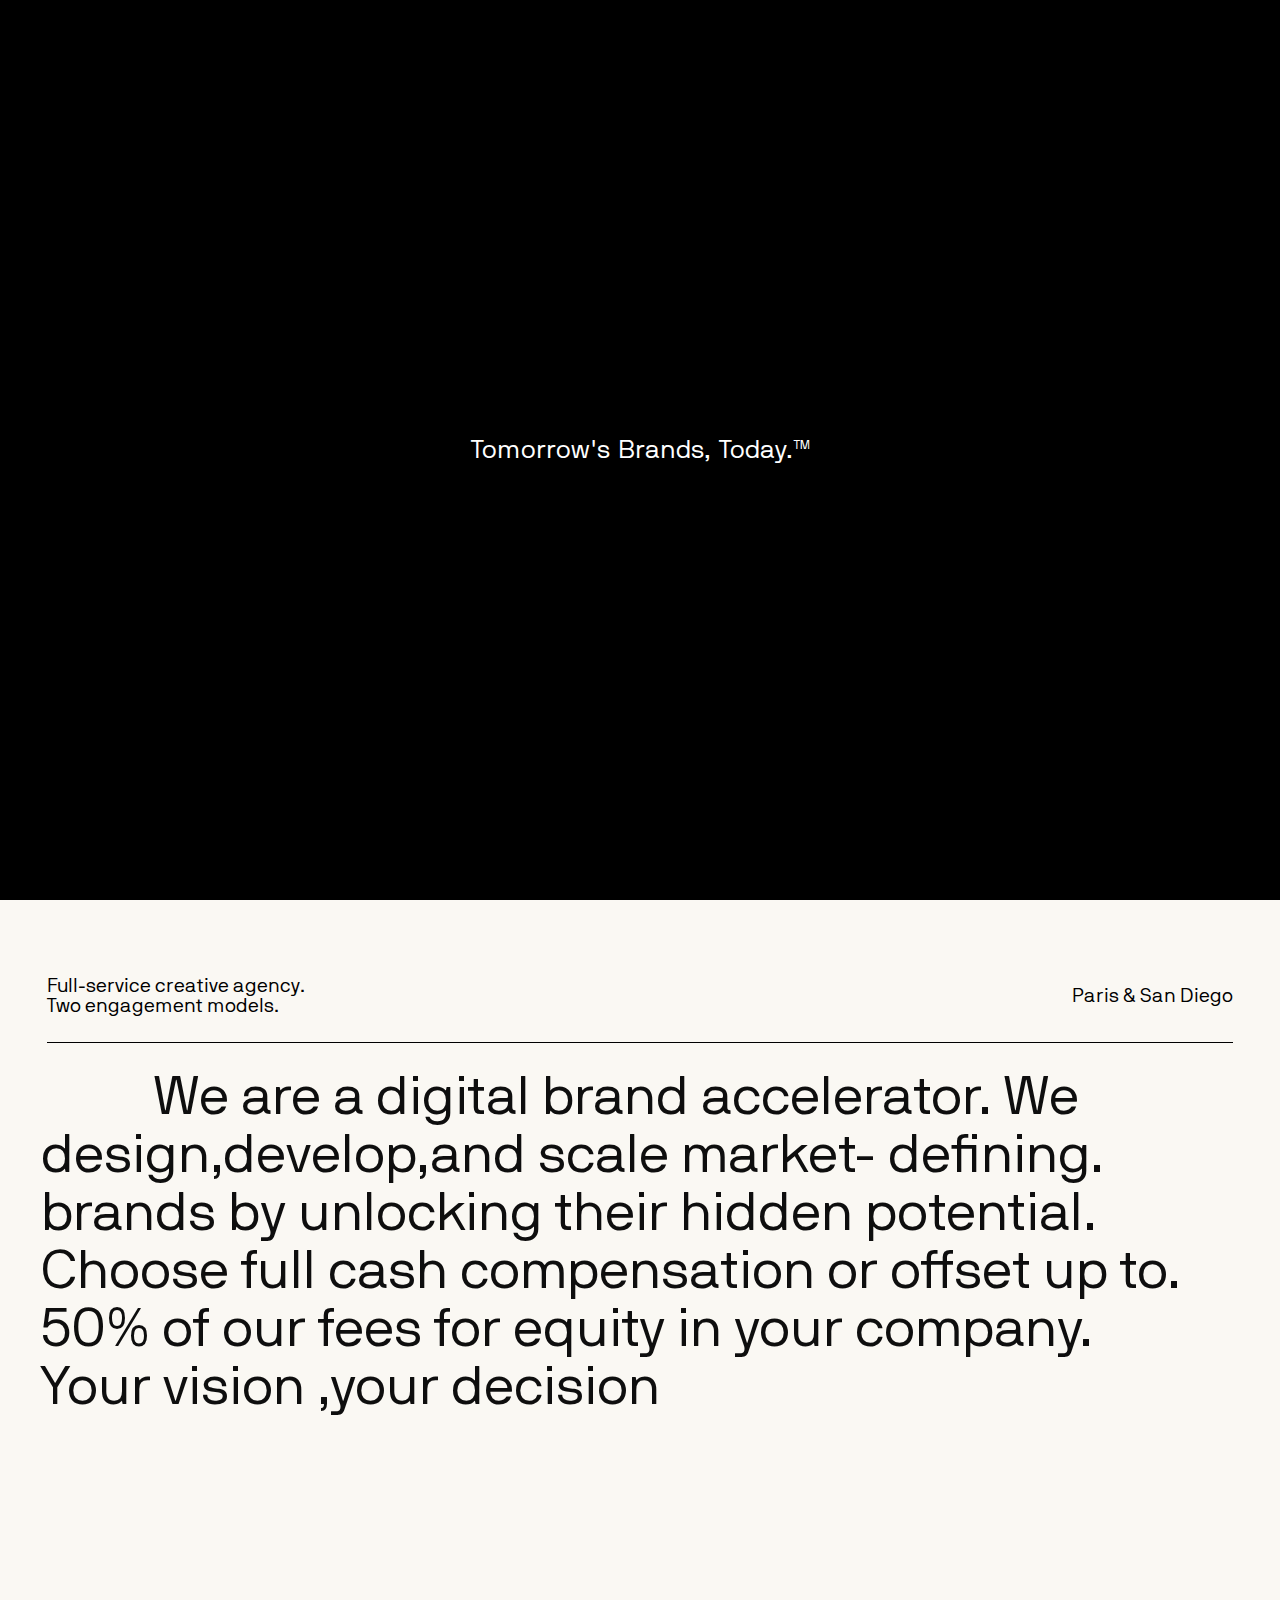
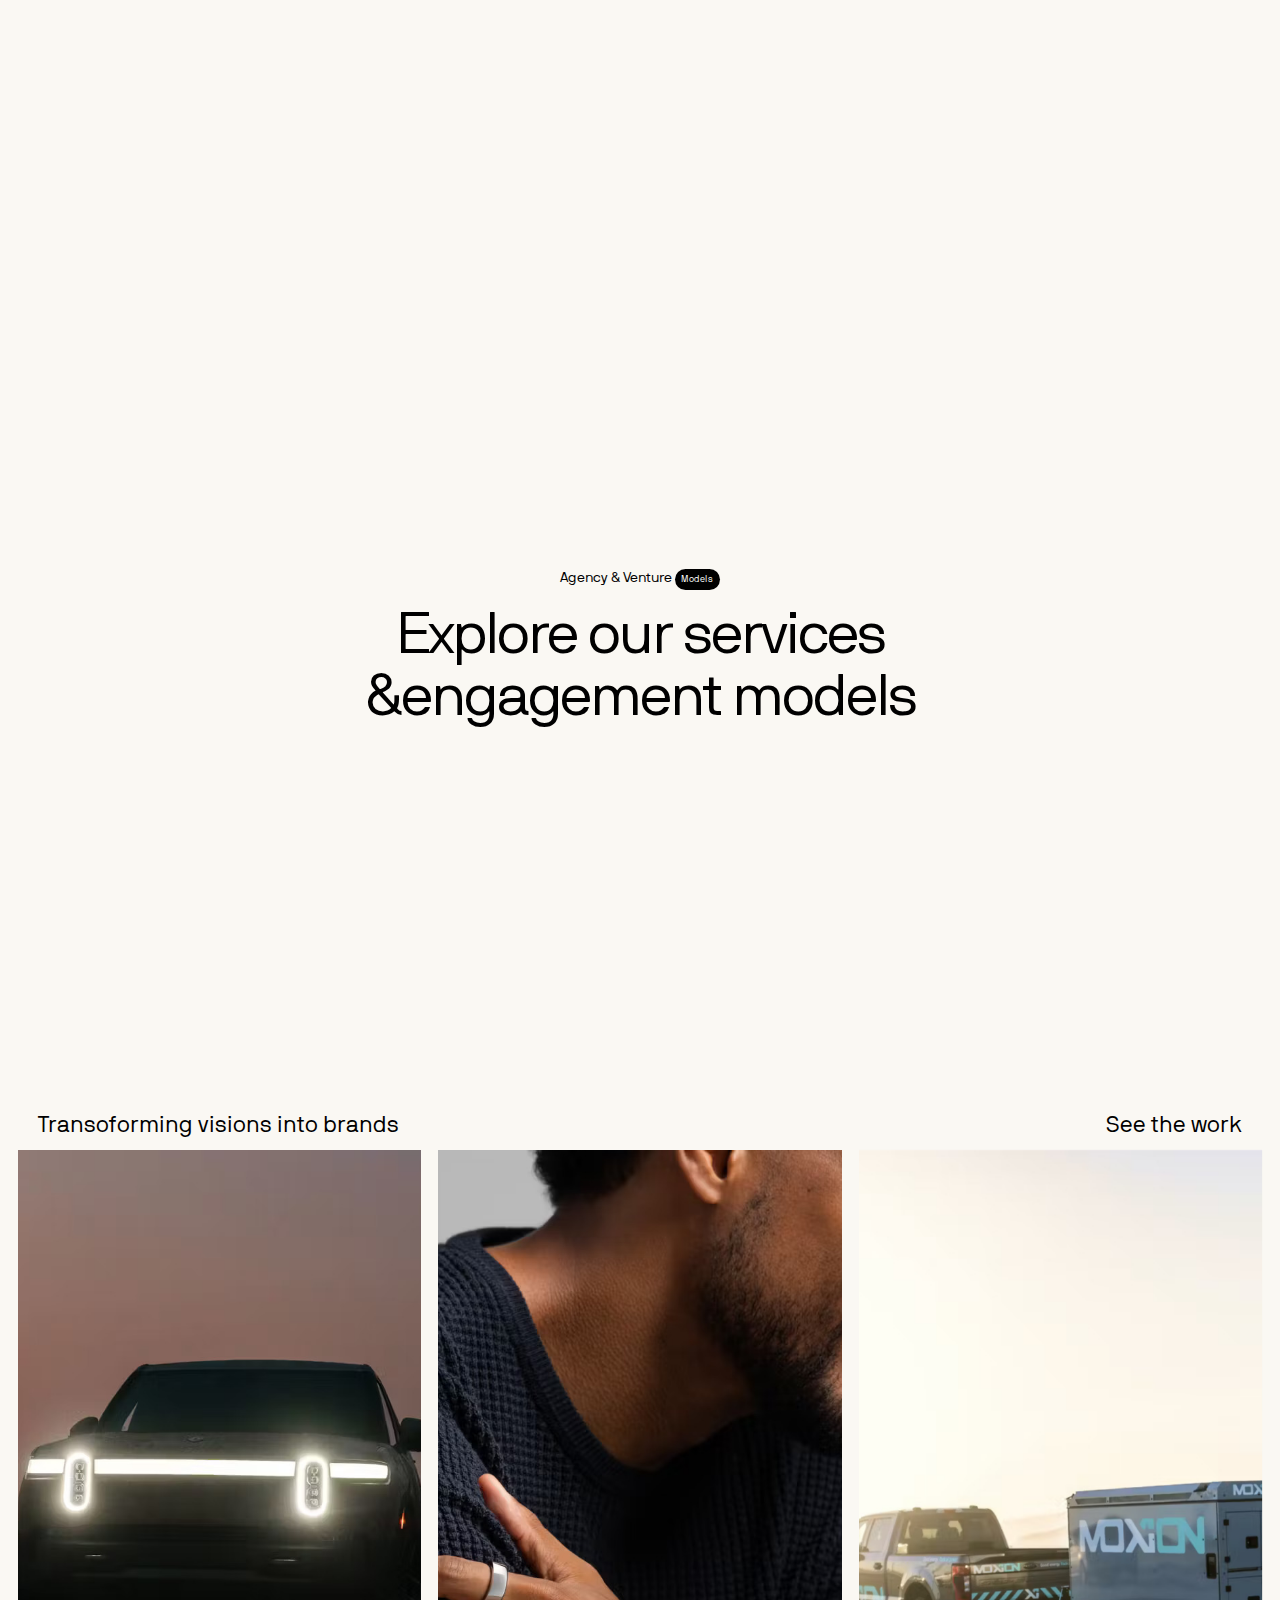
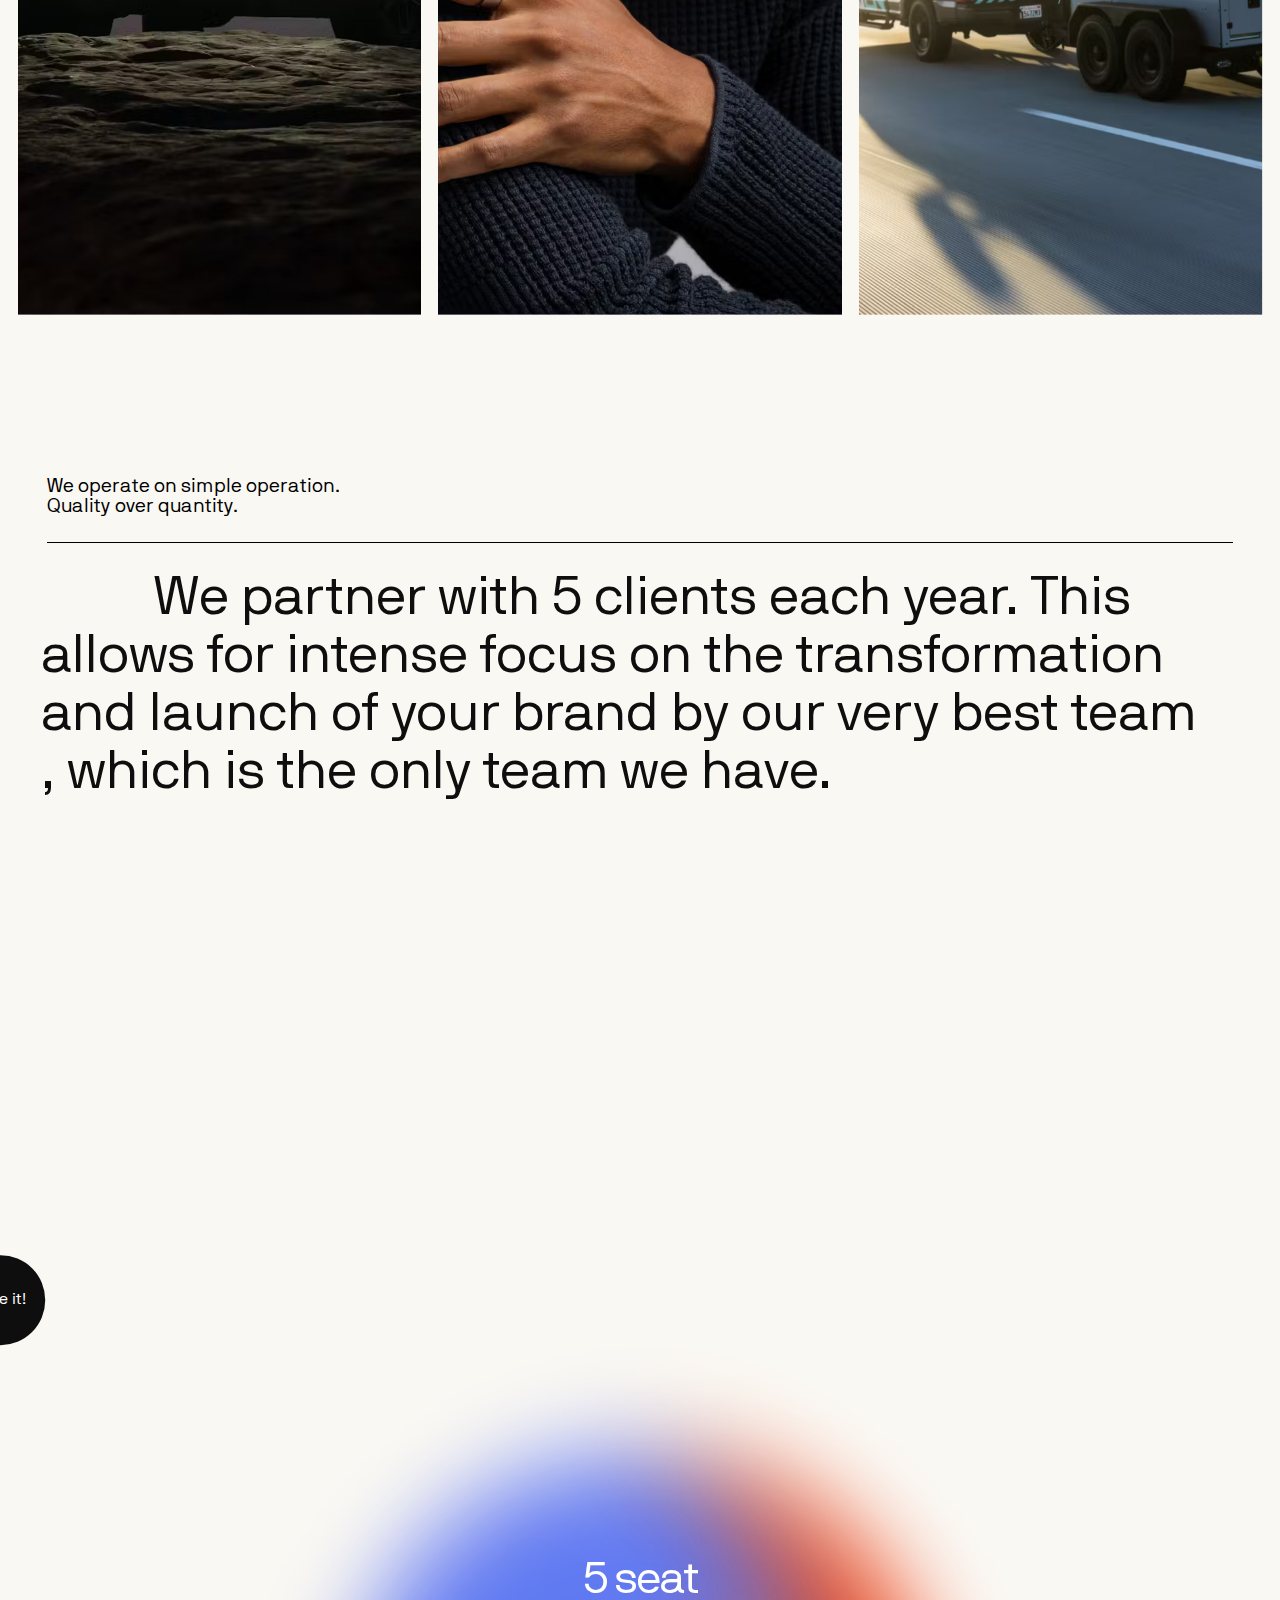
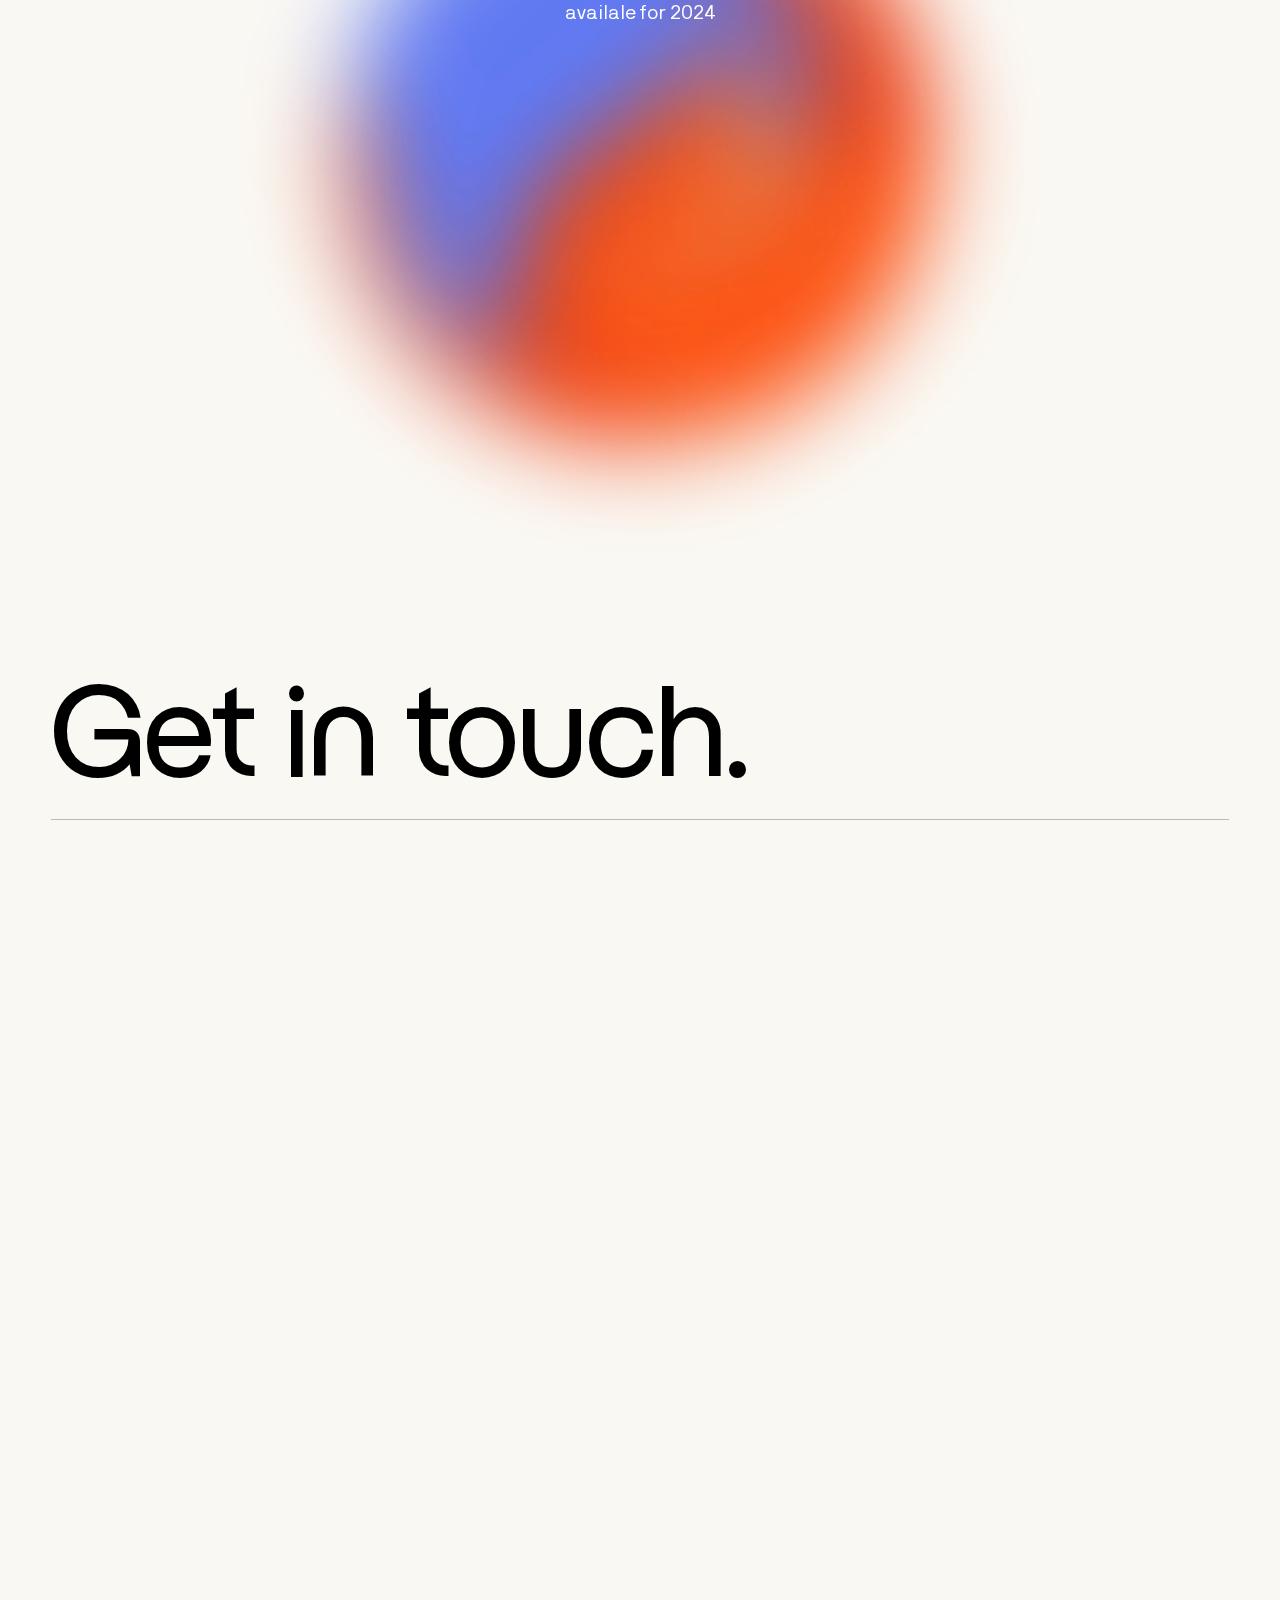
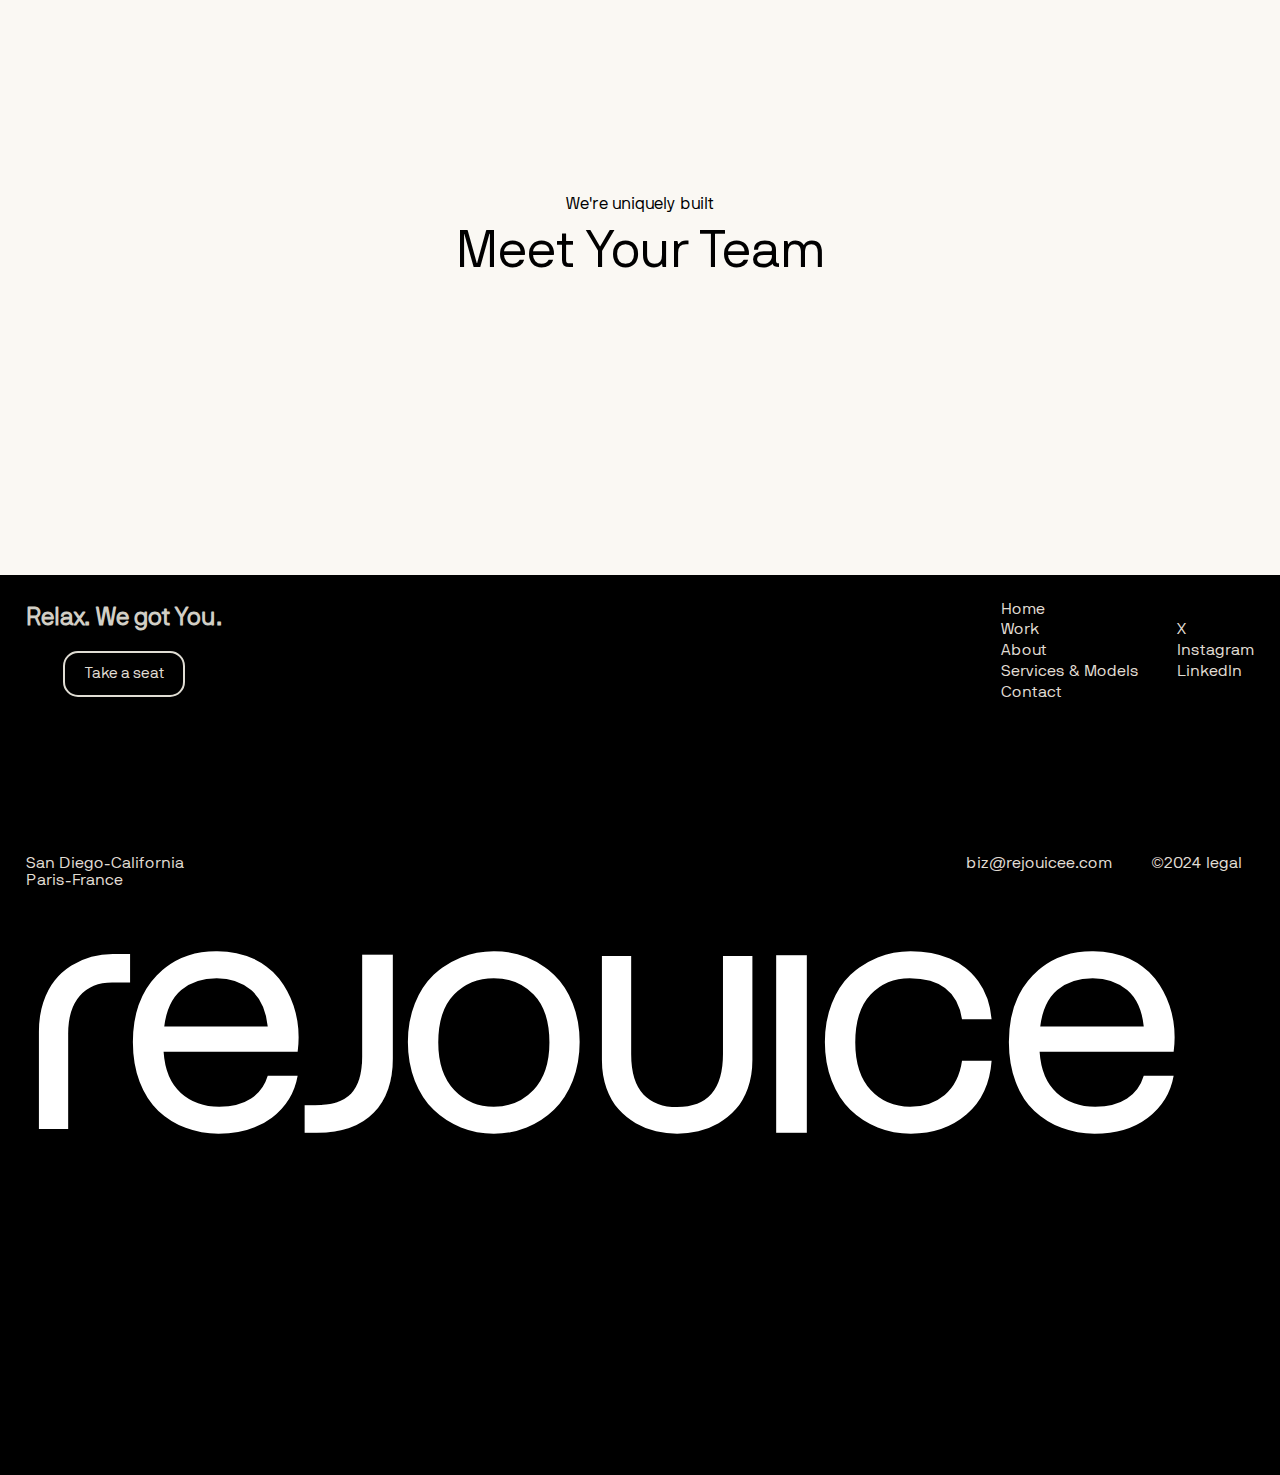
==== commit fe8a41be: "update the date" ====
--- a/index.html
+++ b/index.html
@@ -154,7 +154,7 @@
                 </div>
                 <div class="rightt">
                     <h2>biz@rejouicee.com</h2>
-                    <h2>©2023 legal</h2>
+                    <h2>©2024 legal</h2>
                 </div>
                 
             </div>
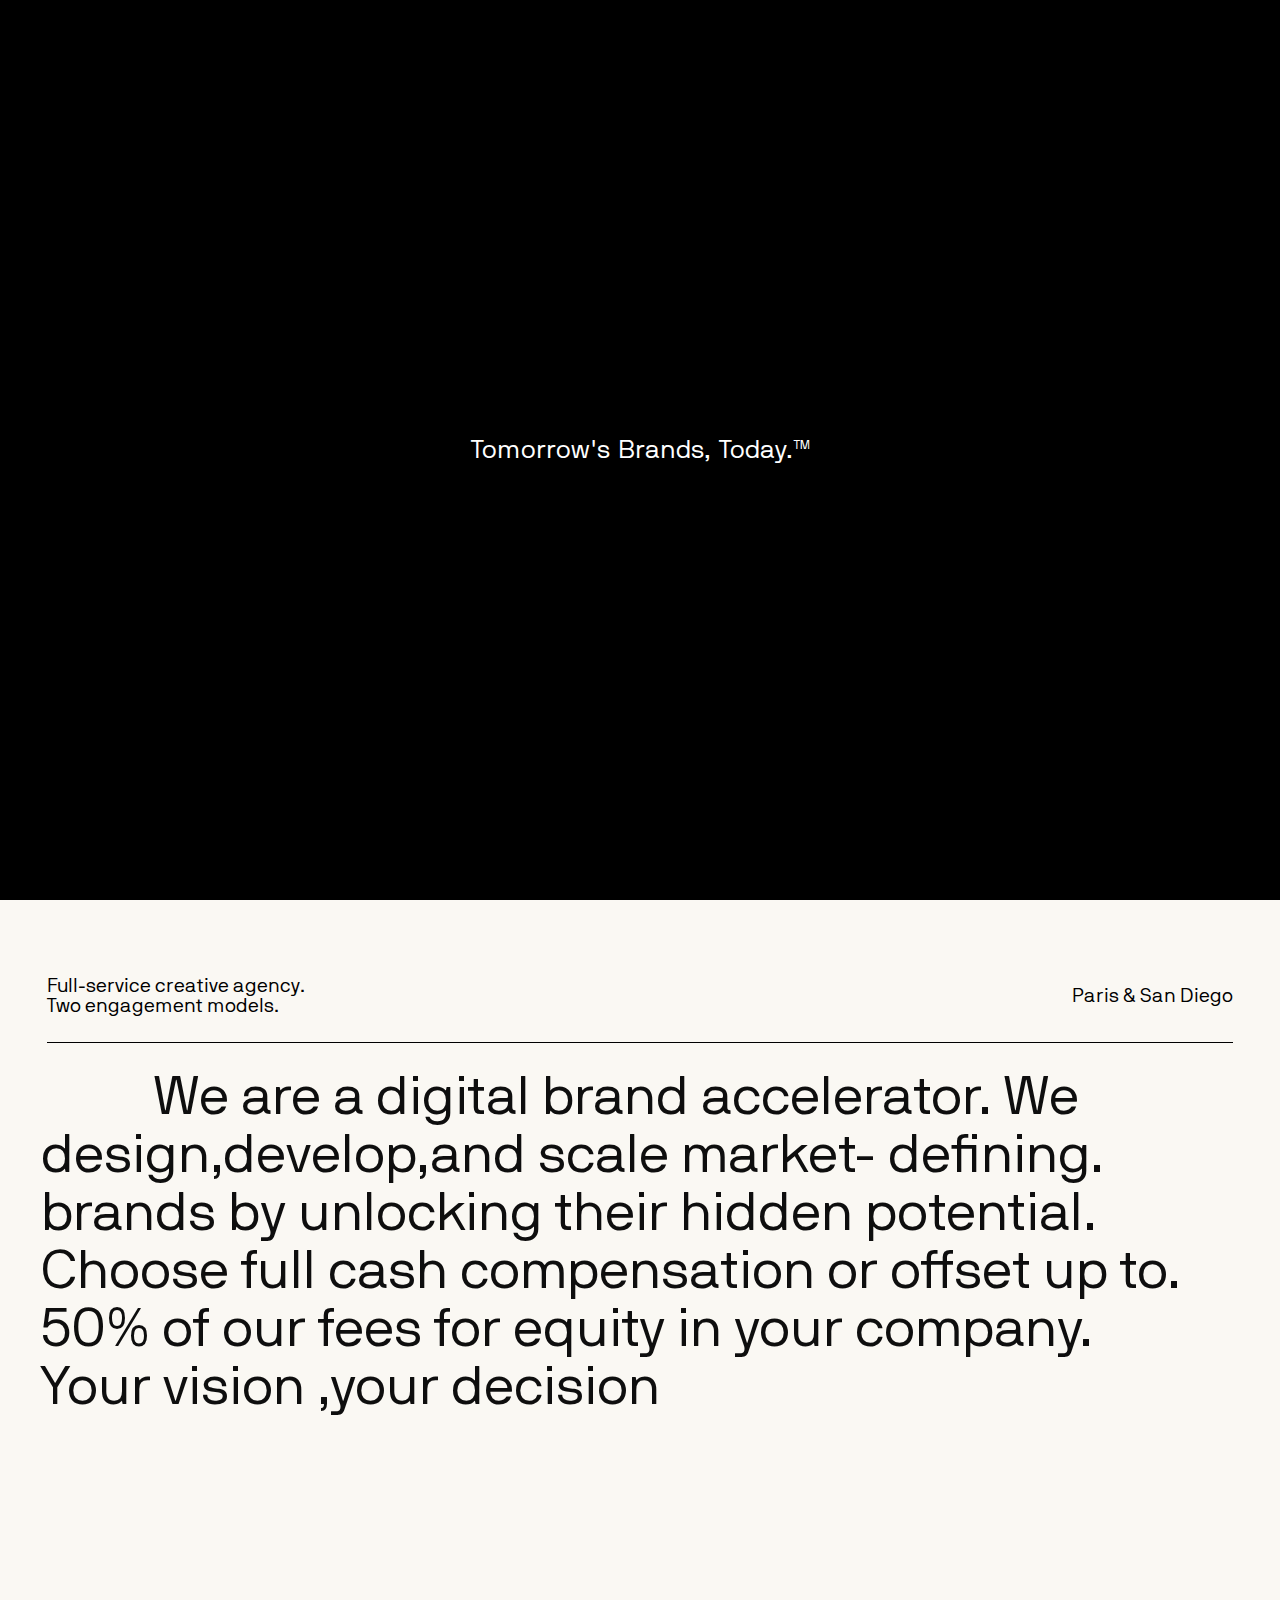
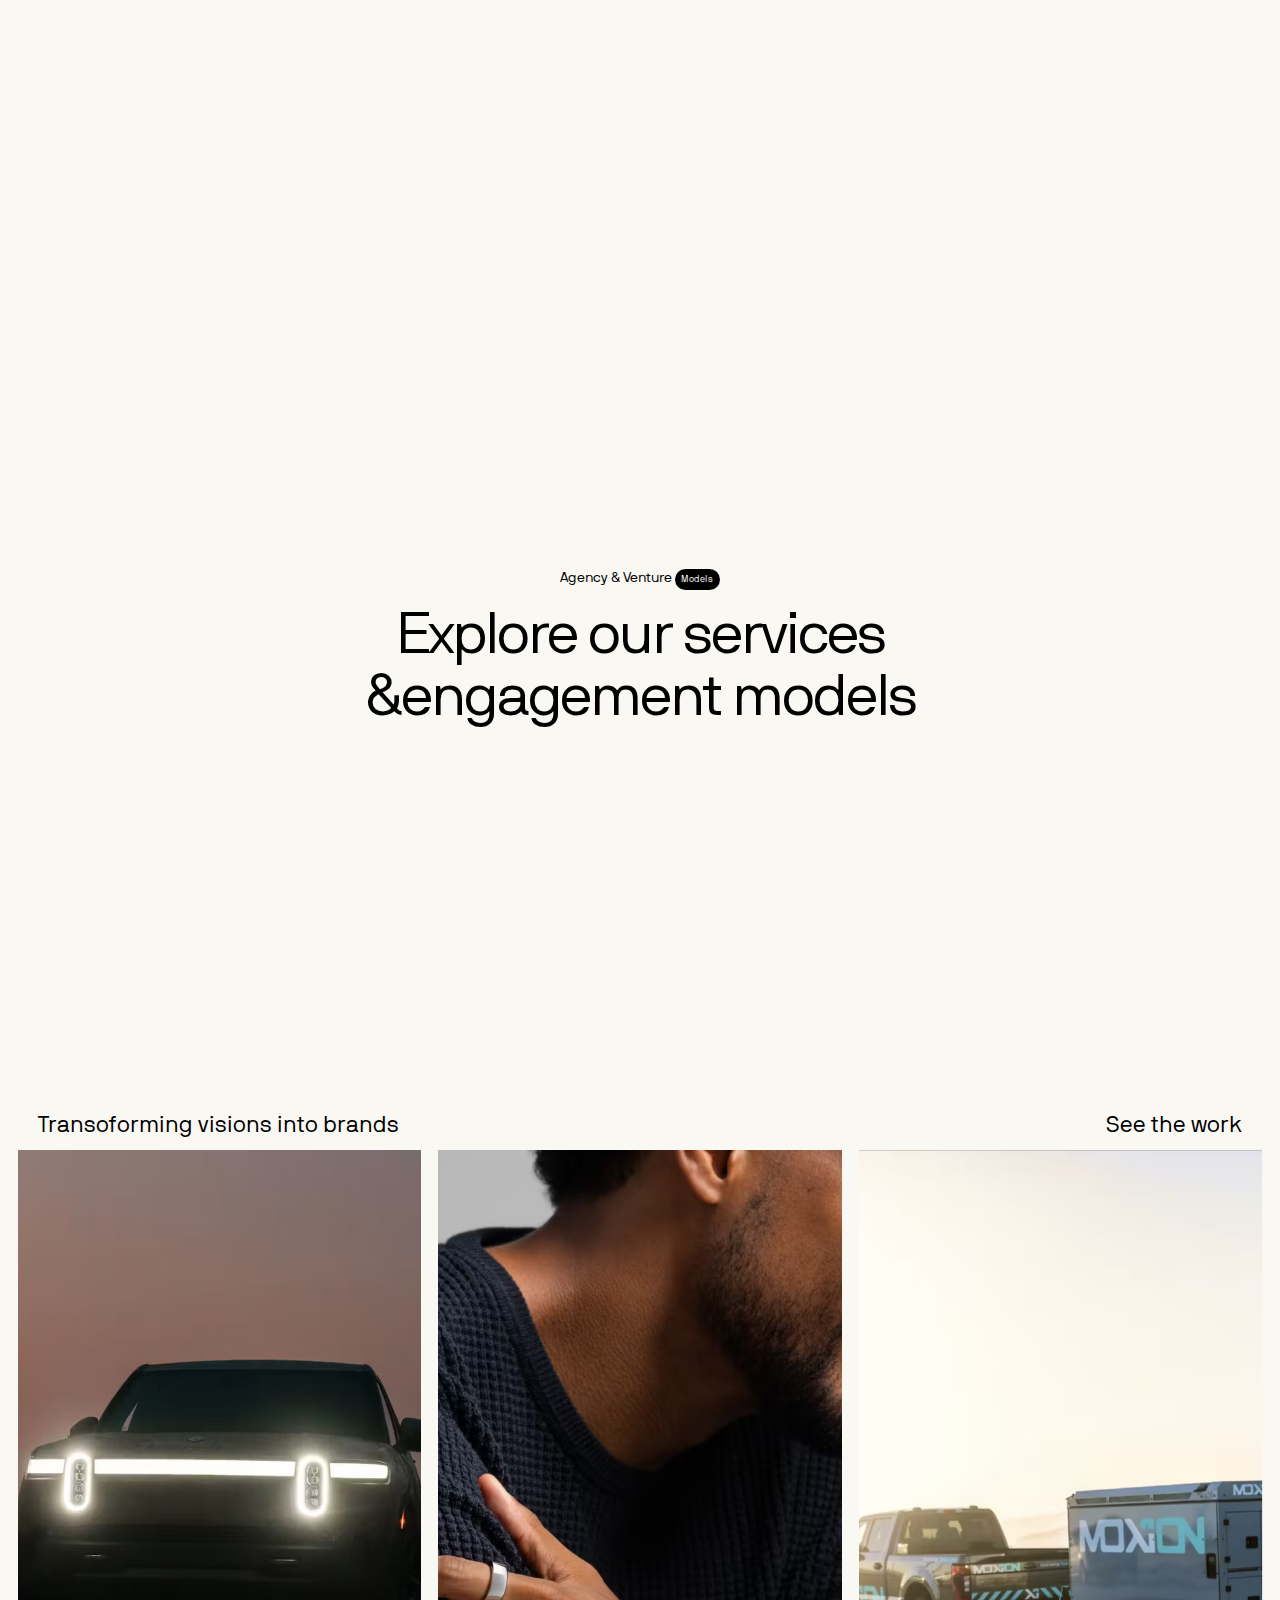
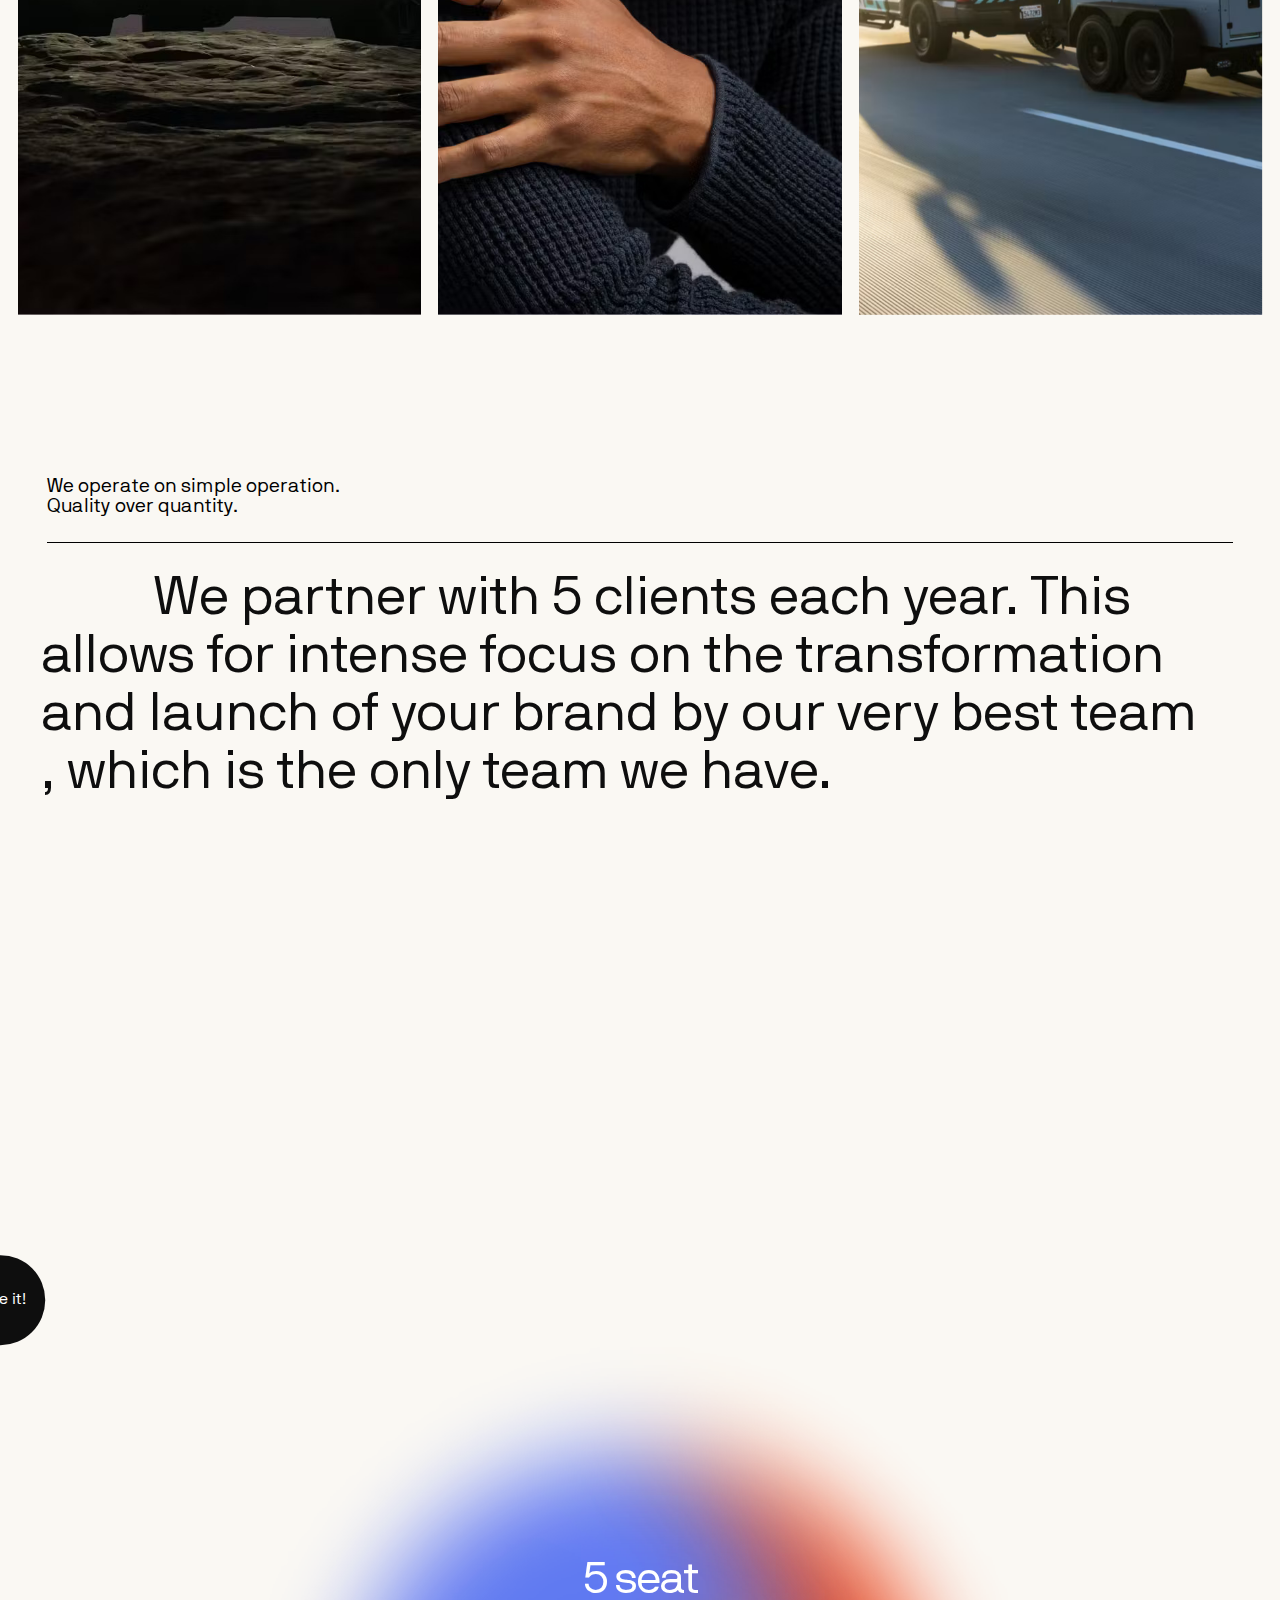
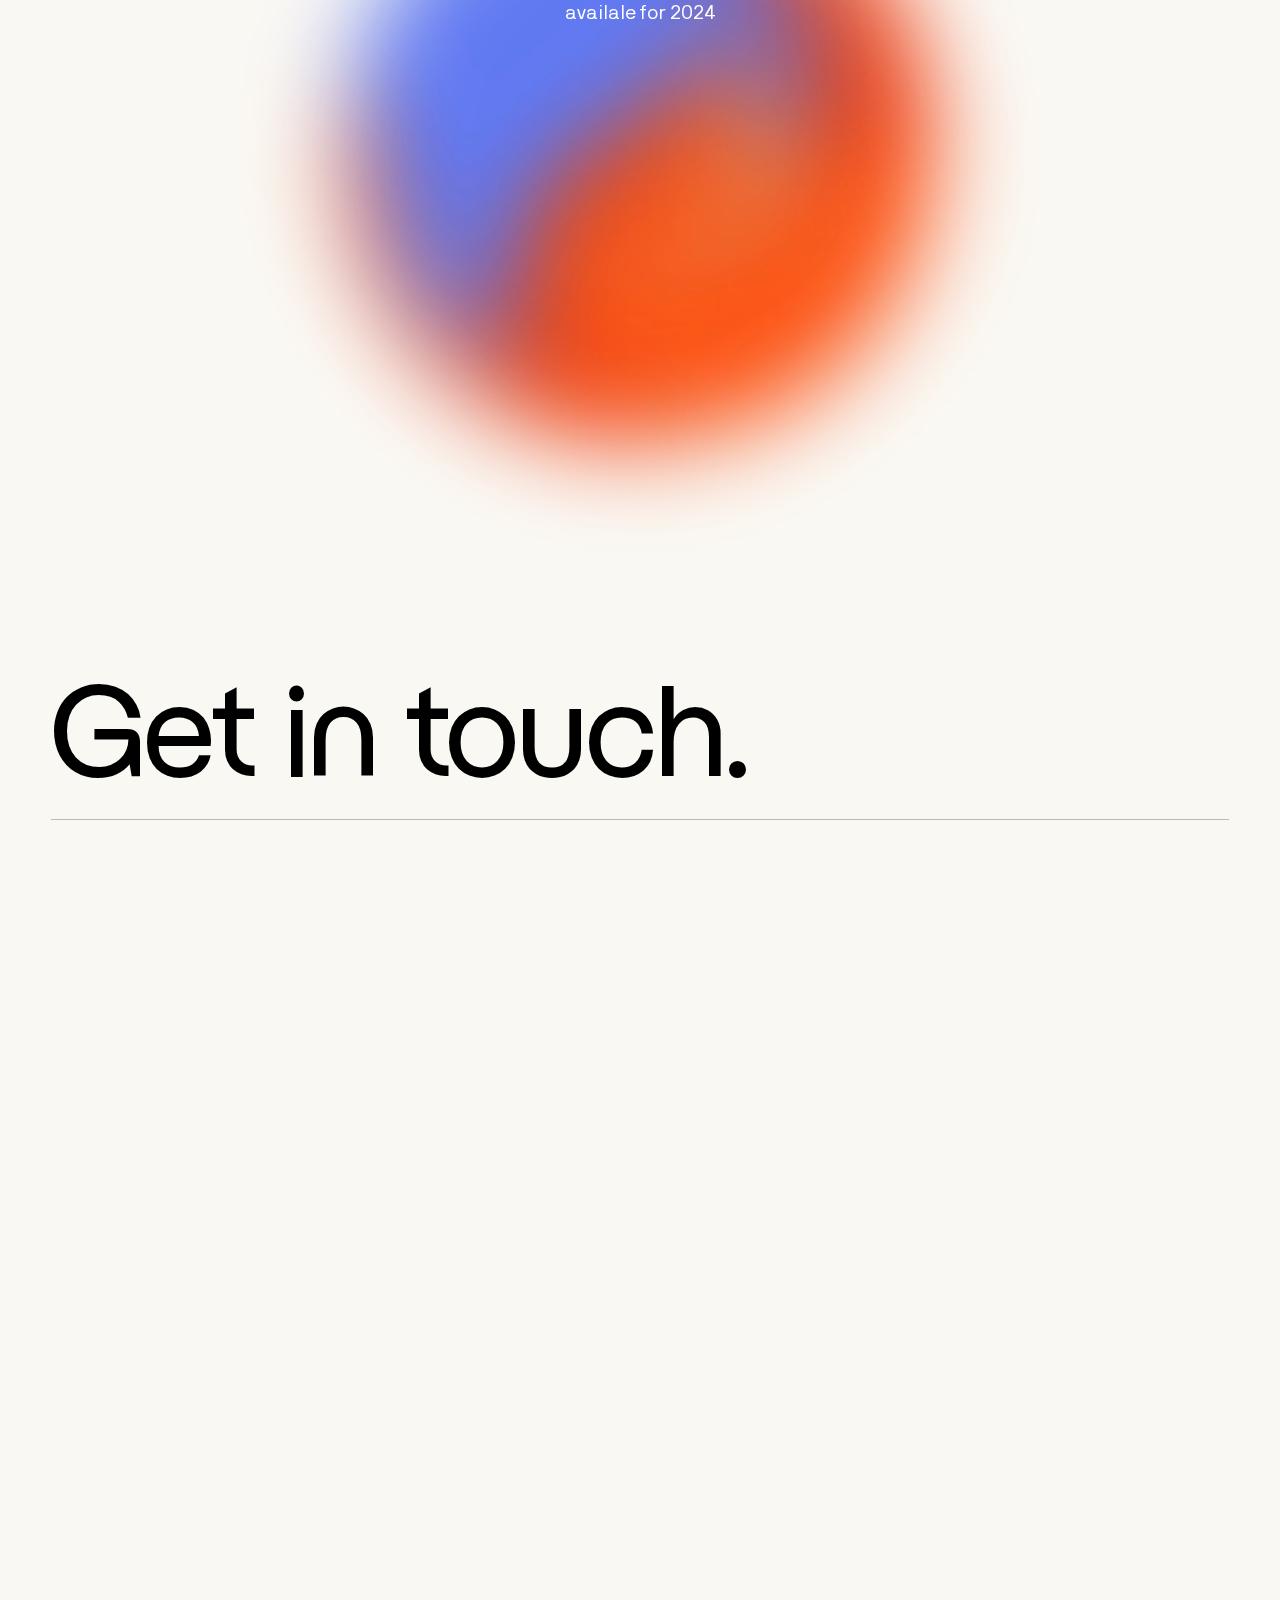
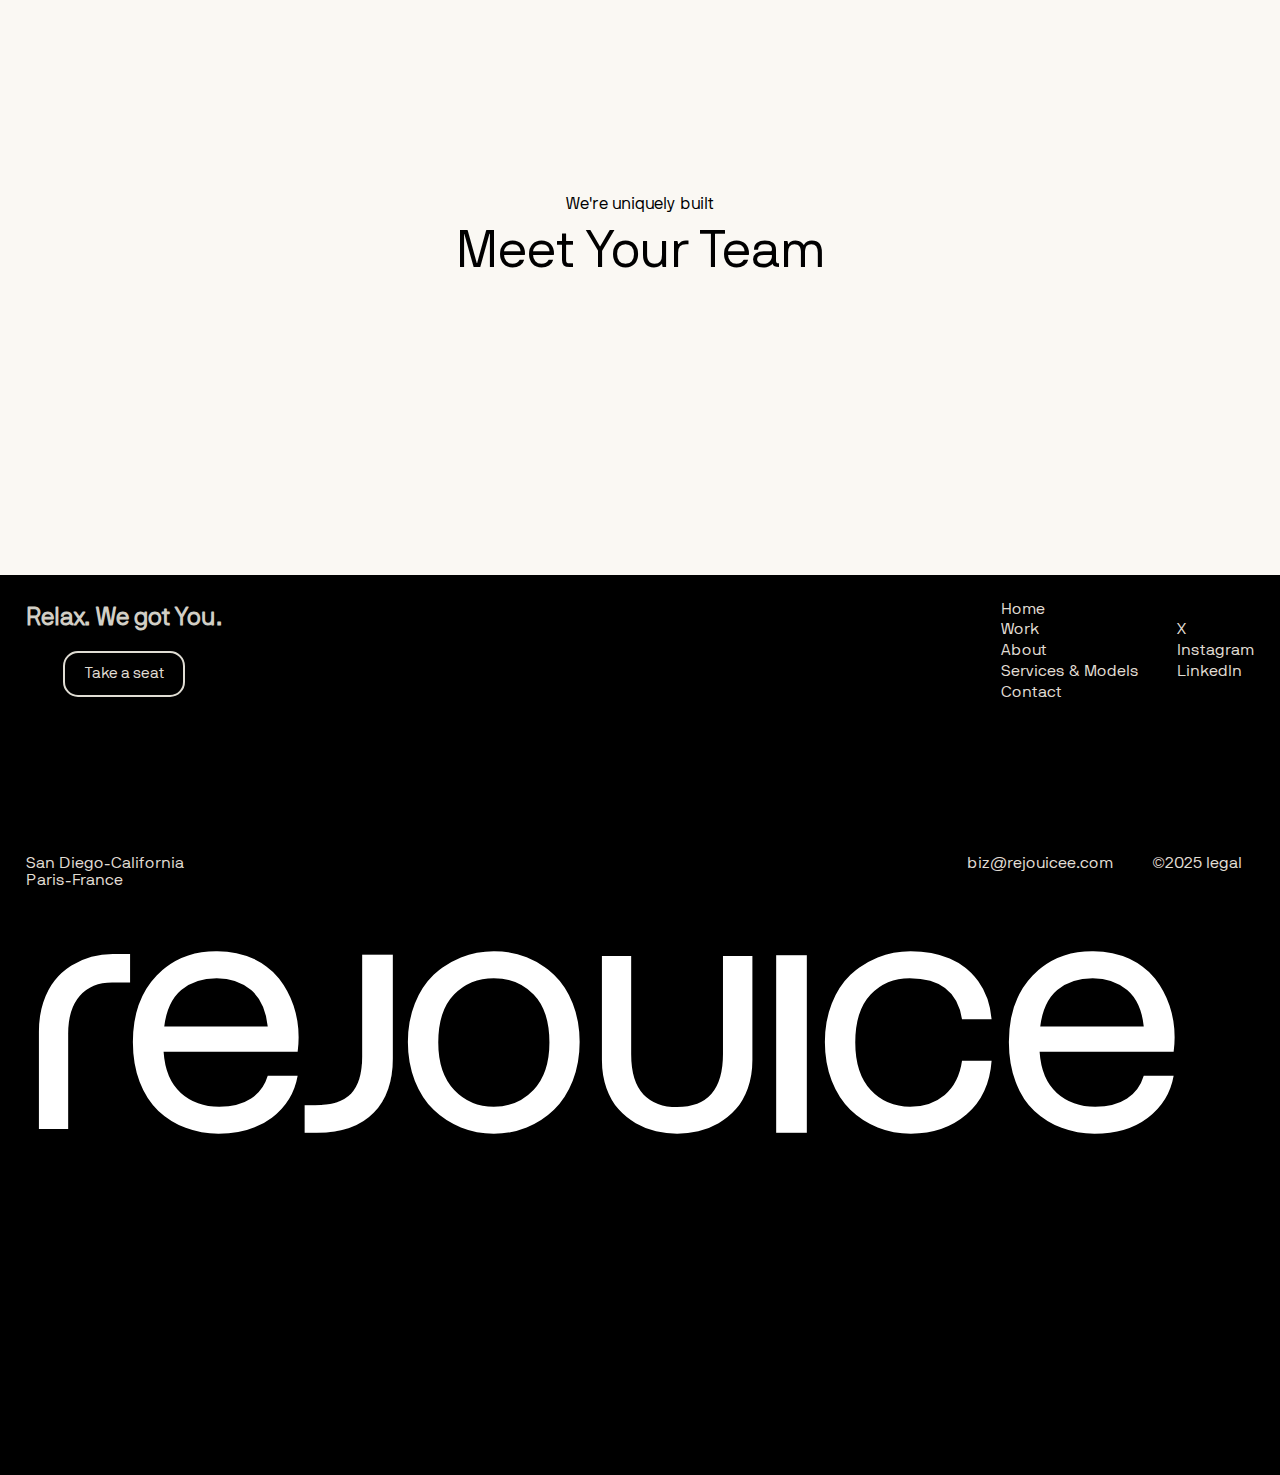
==== commit a6402740: "commit" ====
--- a/index.html
+++ b/index.html
@@ -154,7 +154,7 @@
                 </div>
                 <div class="rightt">
                     <h2>biz@rejouicee.com</h2>
-                    <h2>©2024 legal</h2>
+                    <h2>©2025 legal</h2>
                 </div>
                 
             </div>
